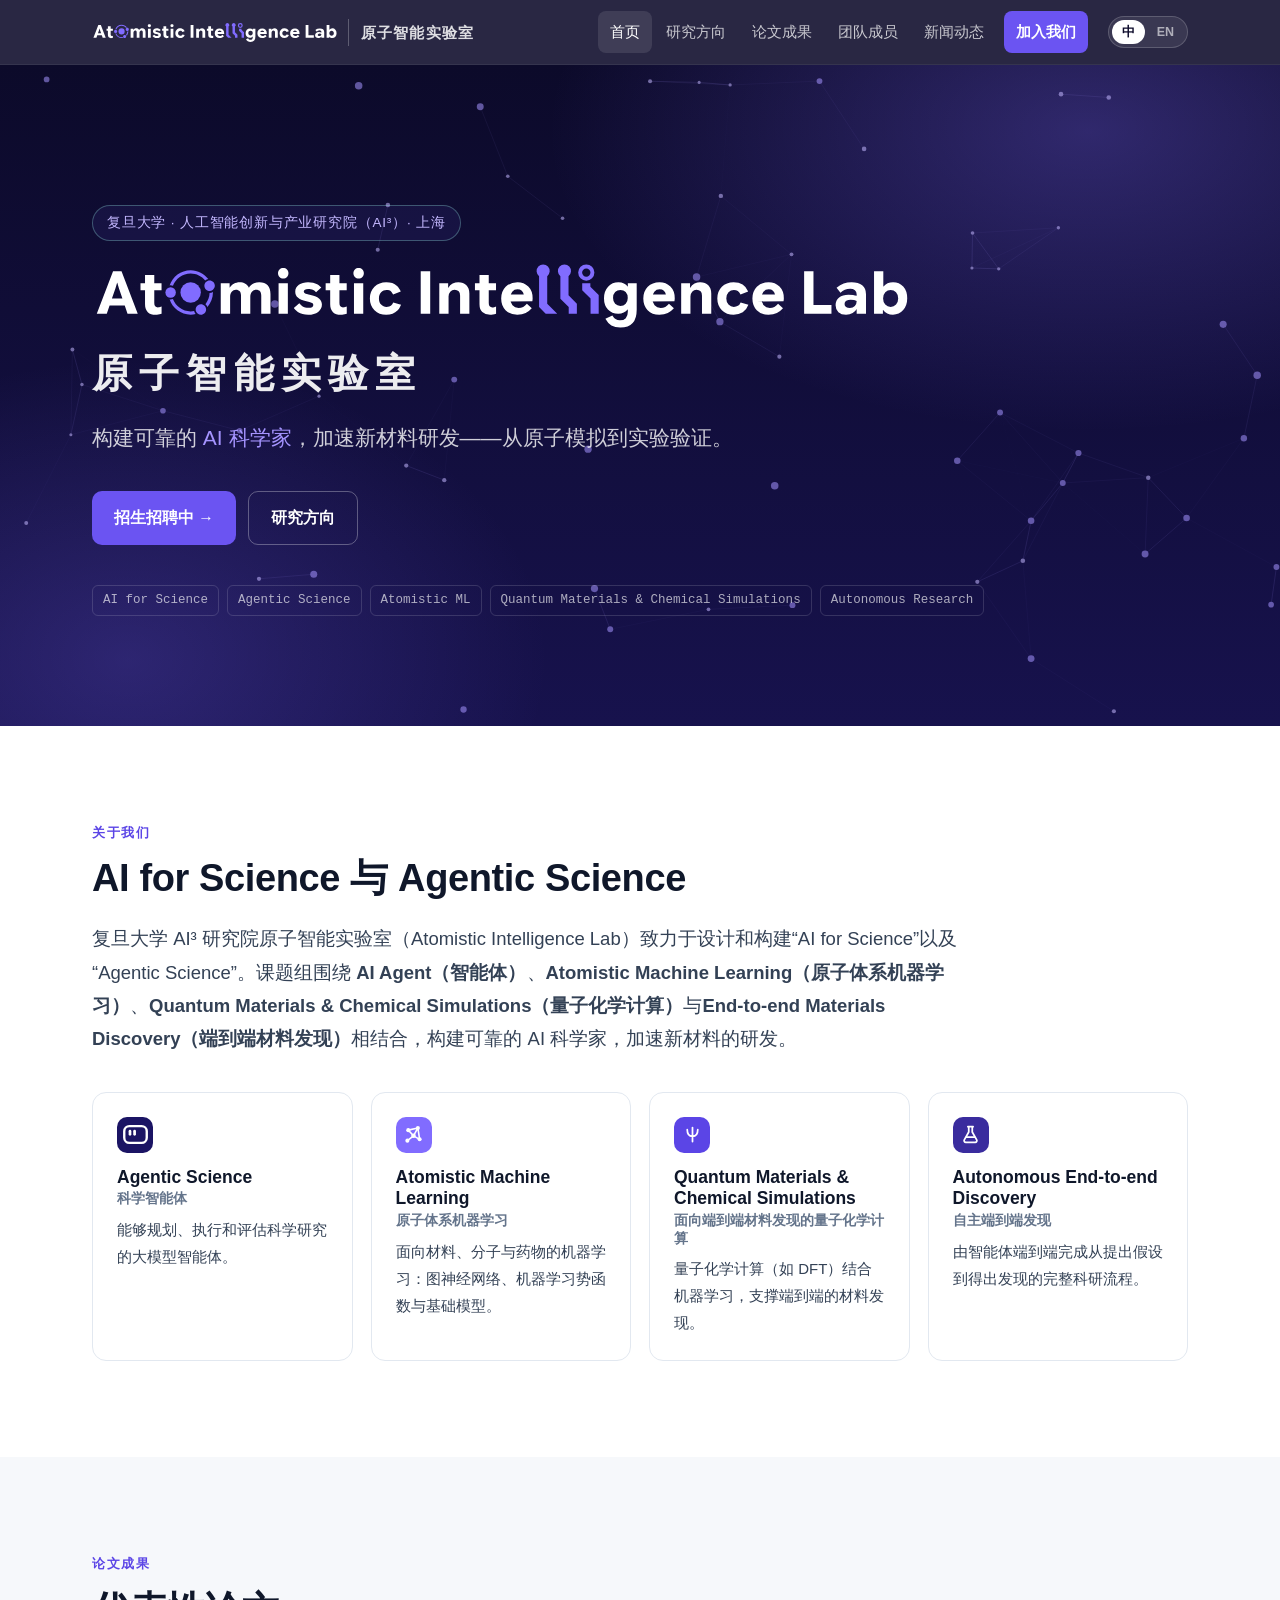
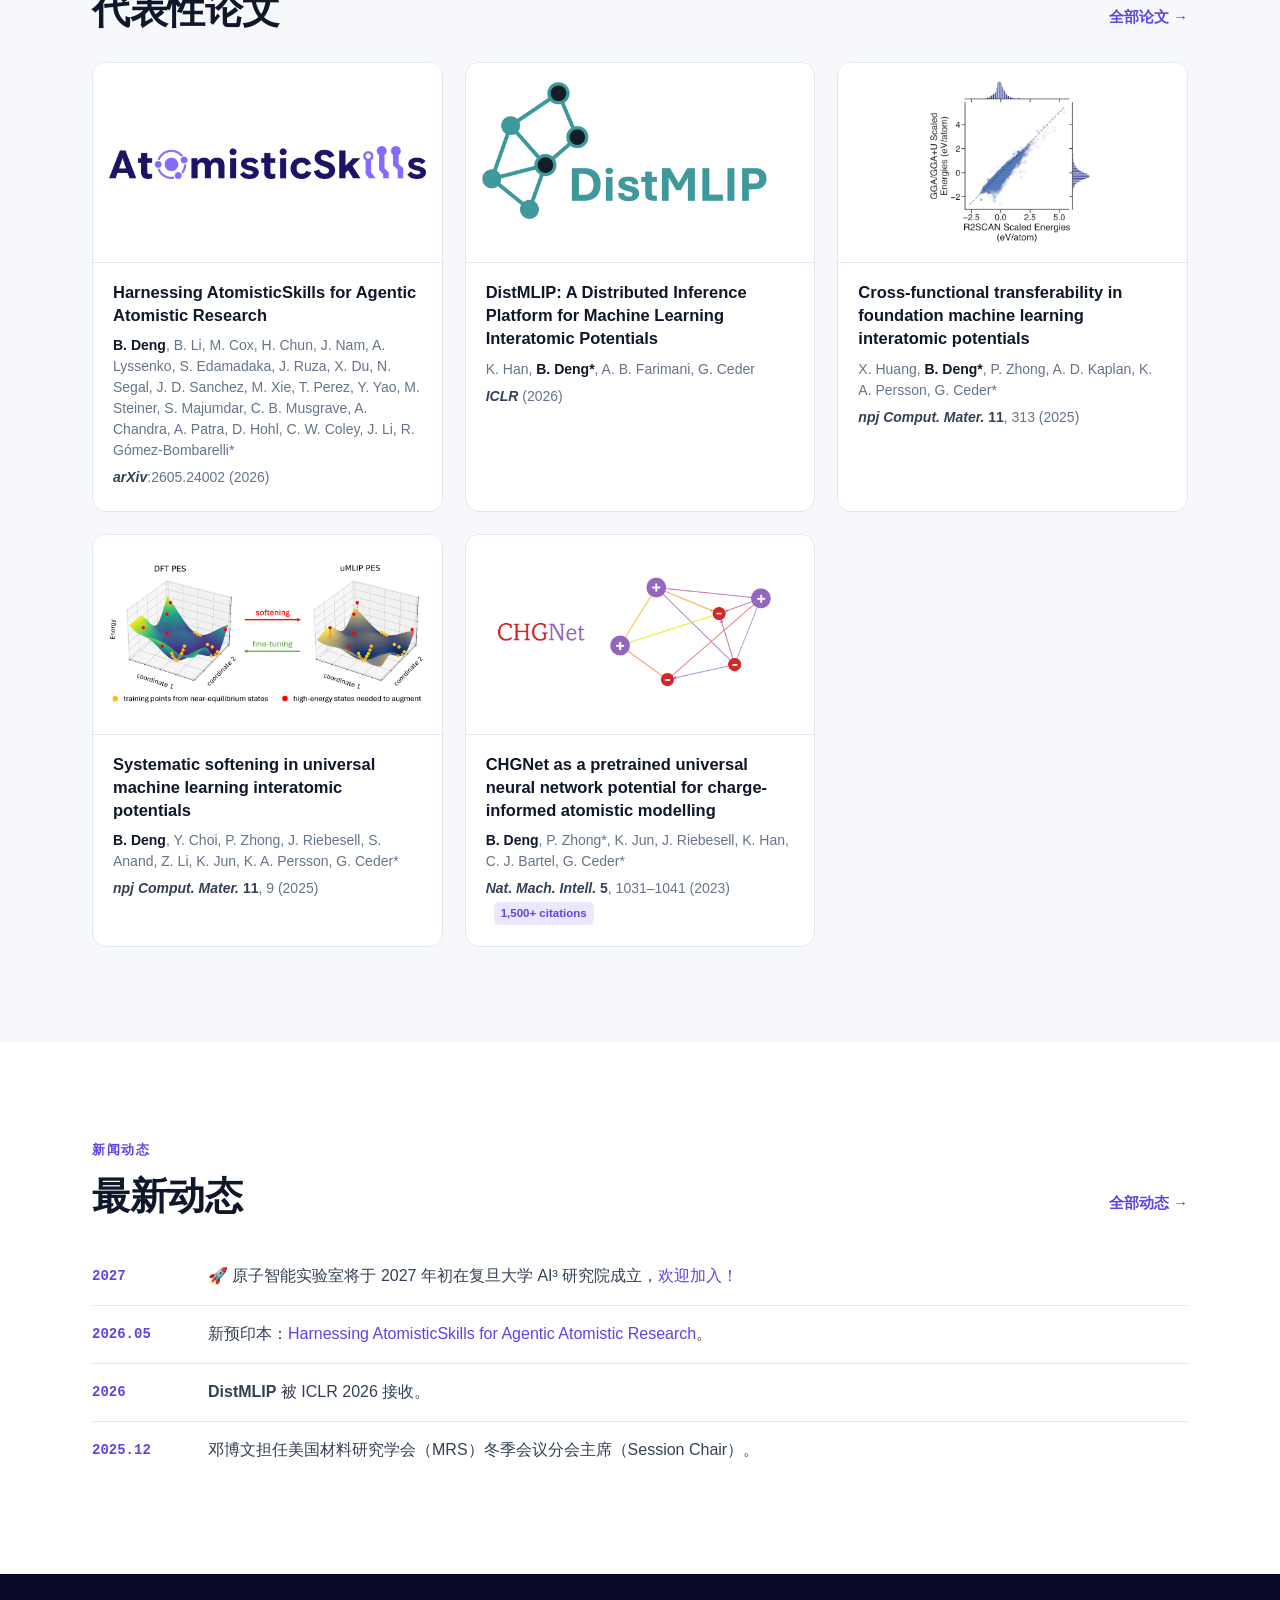
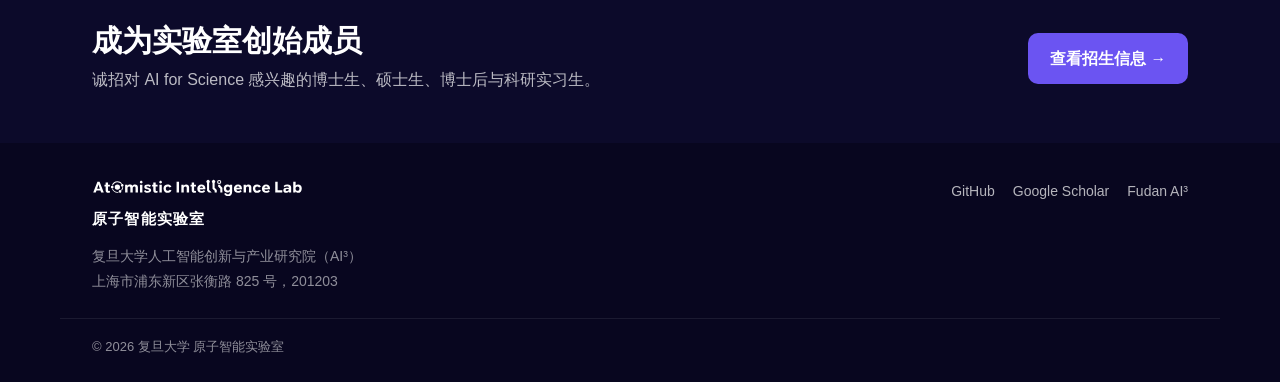
==== index.html @ 1955cb93 "Initial group website for the Atomistic Intelligence Lab Co-Authored-By: Claude Opus 5.5 (1M context" ====
<!doctype html>
<html lang="zh-CN" data-lang="zh">
<head>
  <meta charset="utf-8">
  <meta name="viewport" content="width=device-width, initial-scale=1, viewport-fit=cover">
  <title>原子智能实验室 · Atomistic Intelligence Lab</title>
  <meta name="description" content="复旦大学 AI³ 研究院原子智能实验室（邓博文课题组）：AI for Science、科学智能体、Atomistic Machine Learning（原子体系机器学习）、Quantum Materials & Chemical Simulations（量子化学计算）与智能体驱动的自主端到端发现。Atomistic Intelligence Lab at Fudan University AI³, led by Bowen Deng.">
  <meta name="keywords" content="原子智能实验室, Atomistic Intelligence Lab, 邓博文, Bowen Deng, 复旦, Fudan, AI3, AI for Science, Atomistic Machine Learning, 原子体系机器学习, 量子化学, MLIP, CHGNet, Agentic Science">
  <meta property="og:title" content="原子智能实验室 · Atomistic Intelligence Lab">
  <meta property="og:description" content="构建可靠的 AI 科学家，加速新材料研发。Building reliable AI scientists to accelerate materials discovery.">
  <meta property="og:image" content="assets/img/bowen-deng.jpg">
  <link rel="icon" href="assets/img/favicon.svg" type="image/svg+xml">
  <link rel="stylesheet" href="assets/css/style.css">
  <script src="assets/js/lang-init.js"></script>
</head>
<body data-page="home">
<script src="assets/js/layout.js"></script>

<main>
  <!-- Hero -->
  <section class="hero">
    <canvas class="hero__canvas" id="hero-canvas" aria-hidden="true"></canvas>
    <div class="hero__inner wrap">
      <p class="hero__eyebrow">
        <span class="l-en">Fudan University · AI³ Institute · Shanghai</span>
        <span class="l-zh">复旦大学 · 人工智能创新与产业研究院（AI³）· 上海</span>
      </p>
      <h1 class="hero__title">
        <img class="hero__logo" src="assets/img/logo/AtomisticIntelligenceLab_horizontal_whitepurple.svg" alt="Atomistic Intelligence Lab">
        <span class="hero__cn l-zh">原子智能实验室</span>
      </h1>
      <p class="hero__sub">
        <span class="l-en">Building reliable <em>AI scientists</em> to accelerate the discovery of new materials — from atomistic simulation to lab verification.</span>
        <span class="l-zh">构建可靠的 <em>AI 科学家</em>，加速新材料研发——从原子模拟到实验验证。</span>
      </p>
      <div class="hero__actions">
        <a class="btn btn--primary" href="join.html"><span class="l-en">We're recruiting →</span><span class="l-zh">招生招聘中 →</span></a>
        <a class="btn btn--ghost" href="research.html"><span class="l-en">Our research</span><span class="l-zh">研究方向</span></a>
      </div>
      <ul class="hero__tags" aria-label="Keywords">
        <li>AI for Science</li><li>Agentic Science</li><li>Atomistic ML</li><li>Quantum Materials &amp; Chemical Simulations</li><li>Autonomous Research</li>
      </ul>
    </div>
  </section>

  <!-- About -->
  <section class="section">
    <div class="wrap">
      <p class="kicker"><span class="l-en">About</span><span class="l-zh">关于我们</span></p>
      <h2 class="section__title">
        <span class="l-en">AI for Science &amp; Agentic Science</span>
        <span class="l-zh">AI for Science 与 Agentic Science</span>
      </h2>
      <p class="lead">
        <span class="l-en">The Atomistic Intelligence Lab at Fudan University's AI³ Institute designs and builds AI systems that do science. We combine <strong>AI agents</strong>, <strong>atomistic machine learning</strong>, <strong>quantum materials and chemical simulations</strong>, and <strong>end-to-end materials discovery</strong> to build reliable AI scientists and accelerate the development of new materials.</span>
        <span class="l-zh">复旦大学 AI³ 研究院原子智能实验室（Atomistic Intelligence Lab）致力于设计和构建“AI for Science”以及“Agentic Science”。课题组围绕 <strong>AI Agent（智能体）</strong>、<strong>Atomistic Machine Learning（原子体系机器学习）</strong>、<strong>Quantum Materials &amp; Chemical Simulations（量子化学计算）</strong>与<strong>End-to-end Materials Discovery（端到端材料发现）</strong>相结合，构建可靠的 AI 科学家，加速新材料的研发。</span>
      </p>

      <div class="cards cards--compact">
        <a class="card card--link" href="research.html#agents">
          <span class="card__icon card__icon--agent" aria-hidden="true"><svg viewBox="0 0 24 24" fill="none" stroke="currentColor" stroke-width="2.1" stroke-linecap="round" stroke-linejoin="round"><rect x="2" y="4.5" width="20" height="15" rx="4.6"/><g fill="currentColor" stroke="none"><rect x="5.9" y="7.8" width="2.4" height="5.2" rx="1.2"/><rect x="10" y="7.8" width="2.4" height="5.2" rx="1.2"/></g></svg></span>
          <h3><span class="l-en">Agentic Science</span><span class="l-zh">Agentic Science<small class="card__sub">科学智能体</small></span></h3>
          <p><span class="l-en">LLM agents that plan, run, and critique atomistic research.</span><span class="l-zh">能够规划、执行和评估科学研究的大模型智能体。</span></p>
        </a>
        <a class="card card--link" href="research.html#atomistic-ml">
          <span class="card__icon card__icon--mlip" aria-hidden="true"><svg viewBox="0 0 24 24" fill="none" stroke="currentColor" stroke-width="1.8" stroke-linecap="round" stroke-linejoin="round"><path d="M6 7l11-2.5M6 7l6 6.5M17 4.5l-5 9M12 13.5 5 19M12 13.5l7 4M17 4.5l2 13"/><g fill="currentColor" stroke="none"><circle cx="6" cy="7" r="2.3"/><circle cx="17" cy="4.5" r="2.3"/><circle cx="12" cy="13.5" r="2.6"/><circle cx="5" cy="19" r="2.3"/><circle cx="19" cy="17.5" r="2.3"/></g></svg></span>
          <h3><span class="l-en">Atomistic Machine Learning</span><span class="l-zh">Atomistic Machine Learning<small class="card__sub">原子体系机器学习</small></span></h3>
          <p><span class="l-en">ML for materials, molecules, and drugs: GNNs, MLIPs, and foundation models.</span><span class="l-zh">面向材料、分子与药物的机器学习：图神经网络、机器学习势函数与基础模型。</span></p>
        </a>
        <a class="card card--link" href="research.html#quantum-chem">
          <span class="card__icon card__icon--dft" aria-hidden="true"><svg viewBox="0 0 24 24" fill="none" stroke="currentColor" stroke-width="2" stroke-linecap="round" stroke-linejoin="round"><path d="M12 4v16M6 6.5c0 5 2.5 7.5 6 7.5s6-2.5 6-7.5"/></svg></span>
          <h3><span class="l-en">Quantum Materials &amp; Chemical Simulations</span><span class="l-zh">Quantum Materials &amp; Chemical Simulations<small class="card__sub">面向端到端材料发现的量子化学计算</small></span></h3>
          <p><span class="l-en">Quantum simulations (e.g. DFT) + ML, powering end-to-end materials discovery.</span><span class="l-zh">量子化学计算（如 DFT）结合机器学习，支撑端到端的材料发现。</span></p>
        </a>
        <a class="card card--link" href="research.html#autonomous">
          <span class="card__icon card__icon--lab" aria-hidden="true"><svg viewBox="0 0 24 24" fill="none" stroke="currentColor" stroke-width="2" stroke-linecap="round" stroke-linejoin="round"><path d="M9 3h6M10 3v6.2L4.9 18.1A2 2 0 0 0 6.6 21h10.8a2 2 0 0 0 1.7-2.9L14 9.2V3"/><path d="M7.3 15h9.4"/></svg></span>
          <h3><span class="l-en">Autonomous End-to-end Discovery</span><span class="l-zh">Autonomous End-to-end Discovery<small class="card__sub">自主端到端发现</small></span></h3>
          <p><span class="l-en">Agents that run the full research cycle, from hypothesis to discovery.</span><span class="l-zh">由智能体端到端完成从提出假设到得出发现的完整科研流程。</span></p>
        </a>
      </div>
    </div>
  </section>

  <!-- Selected publications -->
  <section class="section section--tint">
    <div class="wrap">
      <div class="section__head">
        <div>
          <p class="kicker"><span class="l-en">Publications</span><span class="l-zh">论文成果</span></p>
          <h2 class="section__title"><span class="l-en">Selected publications</span><span class="l-zh">代表性论文</span></h2>
        </div>
        <a class="more" href="publications.html"><span class="l-en">All publications →</span><span class="l-zh">全部论文 →</span></a>
      </div>
      <div class="pub-grid" id="selected-pubs" data-limit="6"></div>
    </div>
  </section>

  <!-- News -->
  <section class="section">
    <div class="wrap">
      <div class="section__head">
        <div>
          <p class="kicker"><span class="l-en">News</span><span class="l-zh">新闻动态</span></p>
          <h2 class="section__title"><span class="l-en">Latest news</span><span class="l-zh">最新动态</span></h2>
        </div>
        <a class="more" href="news.html"><span class="l-en">All news →</span><span class="l-zh">全部动态 →</span></a>
      </div>
      <ul class="news" data-news="4"></ul>
    </div>
  </section>

  <!-- CTA -->
  <section class="cta">
    <div class="wrap cta__inner">
      <div>
        <h2><span class="l-en">Join the founding team</span><span class="l-zh">成为实验室创始成员</span></h2>
        <p><span class="l-en">We're looking for PhD and Master's students, postdocs, and interns excited about AI for Science.</span><span class="l-zh">诚招对 AI for Science 感兴趣的博士生、硕士生、博士后与科研实习生。</span></p>
      </div>
      <a class="btn btn--primary" href="join.html"><span class="l-en">Open positions →</span><span class="l-zh">查看招生信息 →</span></a>
    </div>
  </section>
</main>

<script src="assets/js/data/publications.js"></script>
<script src="assets/js/data/news.js"></script>
<script src="assets/js/main.js"></script>
</body>
</html>
---- assets/css/style.css ----
/* ==========================================================================
   Atomistic Intelligence Lab — site styles
   No external fonts or CDNs, so the site loads fast from mainland China.
   ========================================================================== */

:root {
  --ink: #0f172a;
  --ink-2: #334155;
  --muted: #64748b;
  --line: #e2e8f0;
  --bg: #ffffff;
  --bg-tint: #f6f8fb;
  --navy: #0c0a2a;
  --navy-2: #17124d;
  --accent: #816cff;        /* logo violet */
  --accent-ink: #5b45e6;
  --accent-soft: #ebe7ff;
  --accent-btn: #6b54f2;
  --brand: #1b1464;          /* logo navy-purple */
  --accent-2: #1b1464;
  --radius: 14px;
  --shadow: 0 1px 2px rgba(15, 23, 42, .05), 0 8px 24px rgba(15, 23, 42, .06);
  --font: -apple-system, BlinkMacSystemFont, "Segoe UI", "Helvetica Neue", Arial,
          "PingFang SC", "Hiragino Sans GB", "Microsoft YaHei", "Noto Sans CJK SC",
          "Source Han Sans SC", sans-serif;
  --mono: ui-monospace, SFMono-Regular, Menlo, Consolas, monospace;
  --nav-h: 64px;
}

* { box-sizing: border-box; }
html { scroll-behavior: smooth; scroll-padding-top: calc(var(--nav-h) + 12px); }
@media (prefers-reduced-motion: reduce) { html { scroll-behavior: auto; } }
body {
  margin: 0; font-family: var(--font); font-size: 16px; line-height: 1.65;
  color: var(--ink); background: var(--bg); -webkit-font-smoothing: antialiased;
  display: flex; flex-direction: column; min-height: 100vh;
}
main { flex: 1; }
img { max-width: 100%; display: block; }
a { color: var(--accent-ink); text-decoration: none; }
a:hover { text-decoration: underline; }
h1, h2, h3 { line-height: 1.25; margin: 0; }
:focus-visible { outline: 2px solid var(--accent); outline-offset: 2px; border-radius: 4px; }

/* ---------- Language switching ---------- */
html[data-lang="en"] .l-zh,
html[data-lang="zh"] .l-en { display: none !important; }
html[data-lang="zh"] body { line-height: 1.8; }

.wrap { width: 100%; max-width: 1160px; margin: 0 auto; padding-inline: clamp(16px, 4vw, 32px); }
.wrap--narrow { max-width: 860px; }

/* ---------- Nav ---------- */
.nav {
  position: sticky; top: 0; z-index: 50;
  background: rgba(12, 10, 42, .88);
  backdrop-filter: saturate(160%) blur(12px); -webkit-backdrop-filter: saturate(160%) blur(12px);
  border-bottom: 1px solid rgba(255, 255, 255, .06);
  padding-top: env(safe-area-inset-top, 0px);
}
.nav__inner {
  max-width: 1160px; margin: 0 auto; height: var(--nav-h);
  padding-inline: clamp(16px, 4vw, 32px);
  display: flex; align-items: center; gap: 20px;
}
.brand { display: flex; align-items: center; gap: 10px; color: #fff; font-weight: 650; letter-spacing: .01em; }
.brand:hover { text-decoration: none; }
.brand__logo { display: block; height: 21px; width: auto; }
.brand__cn { color: rgba(255, 255, 255, .85); font-weight: 600; font-size: 15px; letter-spacing: .08em; white-space: nowrap; padding-left: 12px; border-left: 1px solid rgba(255, 255, 255, .25); }
@media (max-width: 1100px) { .brand__cn { display: none !important; } }
@media (max-width: 420px) { .brand__logo { height: 17px; } }
.nav__links { display: flex; align-items: center; gap: 2px; margin-left: auto; }
.nav__links a { color: rgba(255, 255, 255, .75); font-size: 14.5px; padding: 8px 12px; border-radius: 8px; white-space: nowrap; }
.nav__links a:hover { color: #fff; background: rgba(255, 255, 255, .07); text-decoration: none; }
.nav__links a.is-active { color: #fff; background: rgba(255, 255, 255, .1); }
.nav__links .nav__cta { color: #fff; background: var(--accent-btn); font-weight: 600; margin-left: 6px; }
.nav__links .nav__cta:hover, .nav__links .nav__cta.is-active { background: var(--accent); color: #fff; }
.nav__tools { display: flex; align-items: center; gap: 8px; }

/* 中 | EN segmented switch */
.lang-toggle {
  display: inline-flex; padding: 3px; gap: 2px; cursor: pointer; font: inherit;
  background: rgba(255, 255, 255, .08); border: 1px solid rgba(255, 255, 255, .18); border-radius: 999px;
}
.lang-toggle__opt { font-size: 12.5px; font-weight: 650; line-height: 1; padding: 6px 10px; border-radius: 999px; color: rgba(255, 255, 255, .6); transition: background .15s, color .15s; }
html[data-lang="zh"] .lang-toggle__opt--zh,
html[data-lang="en"] .lang-toggle__opt--en { background: #fff; color: var(--navy); }
.lang-toggle:hover { border-color: var(--accent); }

.nav__burger { display: none; width: 40px; height: 40px; background: none; border: 0; cursor: pointer; padding: 10px 8px; }
.nav__burger span { display: block; height: 2px; background: #fff; border-radius: 2px; margin: 4px 0; transition: transform .2s, opacity .2s; }

@media (max-width: 960px) {
  .nav__burger { display: block; }
  .nav__tools { margin-left: auto; }
  .nav__links {
    position: absolute; left: 0; right: 0; top: 100%;
    flex-direction: column; align-items: stretch; gap: 0;
    background: var(--navy); border-bottom: 1px solid rgba(255, 255, 255, .08);
    padding: 8px clamp(16px, 4vw, 32px) 16px; display: none;
  }
  .nav__links.is-open { display: flex; }
  .nav__links a { padding: 12px 8px; font-size: 16px; }
  .nav__links .nav__cta { margin: 8px 0 0; text-align: center; }
  .nav__burger[aria-expanded="true"] span:nth-child(1) { transform: translateY(6px) rotate(45deg); }
  .nav__burger[aria-expanded="true"] span:nth-child(2) { opacity: 0; }
  .nav__burger[aria-expanded="true"] span:nth-child(3) { transform: translateY(-6px) rotate(-45deg); }
}


/* ---------- Home hero ---------- */
.hero, .page-hero {
  position: relative; overflow: hidden; color: #fff;
  background:
    radial-gradient(900px 500px at 85% 10%, rgba(129, 108, 255, .30), transparent 60%),
    radial-gradient(700px 500px at 10% 90%, rgba(129, 108, 255, .22), transparent 60%),
    linear-gradient(180deg, var(--navy) 0%, var(--navy-2) 100%);
}
.hero { padding-block: clamp(80px, 13vw, 140px) clamp(72px, 10vw, 110px); }
.hero__canvas { position: absolute; inset: 0; width: 100%; height: 100%; opacity: .55; }
.hero__inner { position: relative; }
.hero__eyebrow {
  display: inline-block; margin: 0 0 20px; font-size: 13.5px; letter-spacing: .06em;
  color: #c4b8ff; border: 1px solid rgba(153, 246, 228, .3); border-radius: 999px; padding: 5px 14px;
  background: rgba(129, 108, 255, .08);
}
.hero__title { margin: 0; line-height: 0; }
.hero__logo { display: block; width: min(100%, 820px); height: auto; }
.hero__cn { display: block; margin-top: 18px; line-height: 1.2; font-size: clamp(26px, 3.6vw, 40px); font-weight: 700; letter-spacing: .18em; color: rgba(255, 255, 255, .92); }
.hero__sub { max-width: 680px; margin: 22px 0 0; font-size: clamp(17px, 2.1vw, 21px); color: rgba(255, 255, 255, .8); }
.hero__sub em { font-style: normal; color: #a594ff; }
.hero__actions { display: flex; flex-wrap: wrap; gap: 12px; margin-top: 34px; }
.hero__tags { list-style: none; padding: 0; margin: 40px 0 0; display: flex; flex-wrap: wrap; gap: 8px; }
.hero__tags li { font-family: var(--mono); font-size: 12.5px; color: rgba(255, 255, 255, .65); border: 1px solid rgba(255, 255, 255, .14); border-radius: 6px; padding: 3px 10px; }

/* ---------- Sub-page hero ---------- */
.page-hero { padding-block: clamp(56px, 8vw, 88px) clamp(44px, 6vw, 64px); }
.page-hero h1 { font-size: clamp(32px, 5vw, 50px); font-weight: 740; letter-spacing: -.01em; }
.page-hero p:not(.kicker) { max-width: 720px; margin: 14px 0 0; color: rgba(255, 255, 255, .75); font-size: 17px; }
.page-hero a { color: #a594ff; }

.btn { display: inline-flex; align-items: center; gap: 8px; font-weight: 600; font-size: 15.5px; padding: 12px 22px; border-radius: 10px; transition: transform .15s, background .15s; white-space: nowrap; }
.btn:hover { text-decoration: none; transform: translateY(-1px); }
.btn--primary { background: var(--accent-btn); color: #fff; }
.btn--primary:hover { background: var(--accent); }
.btn--ghost { color: #fff; border: 1px solid rgba(255, 255, 255, .3); }
.btn--ghost:hover { background: rgba(255, 255, 255, .08); }

/* ---------- Sections ---------- */
.section { padding-block: clamp(56px, 8vw, 96px); }
.section--tight { padding-block: clamp(32px, 5vw, 56px) clamp(56px, 8vw, 96px); }
.section--tint { background: var(--bg-tint); }
.section__head { display: flex; flex-wrap: wrap; align-items: flex-end; justify-content: space-between; gap: 8px 24px; margin-bottom: 8px; }
.kicker { margin: 0 0 10px; font-family: var(--mono); font-size: 13px; font-weight: 600; letter-spacing: .12em; text-transform: uppercase; color: var(--accent-ink); }
.kicker--light { color: #a594ff; }
.section__title { font-size: clamp(26px, 3.6vw, 38px); font-weight: 720; letter-spacing: -.01em; margin-bottom: 20px; }
.more { font-weight: 600; font-size: 15px; margin-bottom: 24px; }
.lead { font-size: clamp(16.5px, 1.8vw, 18.5px); color: var(--ink-2); max-width: 880px; margin: 0; }
.muted { color: var(--muted); }

/* ---------- Cards ---------- */
.cards { display: grid; grid-template-columns: repeat(auto-fit, minmax(240px, 1fr)); gap: 18px; margin-top: 36px; }
.card { padding: 24px; border: 1px solid var(--line); border-radius: var(--radius); background: #fff; color: var(--ink); transition: border-color .2s, box-shadow .2s, transform .2s; }
.card--link:hover { border-color: rgba(129, 108, 255, .5); box-shadow: var(--shadow); transform: translateY(-2px); text-decoration: none; }
.card h3 { font-size: 17.5px; margin: 14px 0 8px; }
.card p { margin: 0; color: var(--ink-2); font-size: 15px; }
.card__sub { display: block; margin-top: 2px; font-size: 14px; font-weight: 600; color: var(--muted); }
.card__icon { width: 36px; height: 36px; border-radius: 10px; display: grid; place-items: center; font-size: 18px; color: #fff; }
.card__icon--agent { background: var(--accent-2); }
.card__icon--mlip { background: var(--accent); }
.card__icon--dft { background: #5b45e6; }
.card__icon--lab { background: #3a2c9e; }
.card__icon svg { width: 21px; height: 21px; display: block; }
.card__icon--agent svg { width: 27px; height: 27px; }

/* ---------- Research overview: list + fully connected diagram ---------- */
.overview { display: grid; grid-template-columns: minmax(0, 1.1fr) minmax(0, 1fr); gap: clamp(28px, 5vw, 64px); align-items: center; margin-bottom: 56px; }
.overview__list { display: flex; flex-direction: column; gap: 6px; }
.overview__list .kicker { margin-bottom: 8px; }
.overview__item { display: flex; align-items: flex-start; gap: 16px; padding: 14px 16px; margin-inline: -16px; border-radius: 12px; color: var(--ink); transition: background .15s; }
.overview__item:hover { background: var(--bg-tint); text-decoration: none; }
.overview__item .card__icon { flex: none; margin-top: 2px; }
.overview__body { display: flex; flex-direction: column; gap: 2px; }
.overview__body strong { font-size: 17px; line-height: 1.35; }
.overview__body > span { color: var(--muted); font-size: 15px; }
.overview__sub { display: inline; margin-left: 8px; font-size: 13.5px; font-weight: 600; color: var(--muted); }

.k4 { position: relative; margin: 0; width: 100%; max-width: 460px; aspect-ratio: 1 / .9; justify-self: center;
  background: radial-gradient(closest-side, #efecff, rgba(239, 236, 255, 0)); }
.k4__edges { position: absolute; inset: 0; width: 100%; height: 100%; overflow: visible; }
.k4__edges line { stroke: var(--accent); stroke-opacity: .5; stroke-width: 2; vector-effect: non-scaling-stroke; stroke-dasharray: 6 6; animation: k4-flow 1.6s linear infinite; }
@keyframes k4-flow { to { stroke-dashoffset: -12; } }
@media (prefers-reduced-motion: reduce) { .k4__edges line { animation: none; } }
.k4__center { position: absolute; left: 50%; top: 50%; transform: translate(-50%, -50%); width: 60px; height: 60px; border-radius: 50%; background: #fff; box-shadow: var(--shadow); display: grid; place-items: center; }
.k4__center img { width: 38px; height: 38px; }
.k4__node { position: absolute; transform: translate(-50%, -26px); display: flex; flex-direction: column; align-items: center; gap: 8px; width: 132px; text-align: center; font-weight: 640; font-size: 14px; line-height: 1.3; color: var(--ink); }
.k4__node:hover { text-decoration: none; color: var(--accent-ink); }
.k4__label { background: rgba(255, 255, 255, .92); padding: 1px 8px; border-radius: 8px; }
.k4__node .card__icon { width: 52px; height: 52px; border-radius: 15px; box-shadow: 0 6px 18px rgba(27, 20, 100, .25); transition: transform .15s; }
.k4__node:hover .card__icon { transform: scale(1.06); }
.k4__node .card__icon svg { width: 26px; height: 26px; }
.k4__node .card__icon--agent svg { width: 34px; height: 34px; }
.k4__node--tl { left: 20%; top: 20%; }
.k4__node--tr { left: 80%; top: 20%; }
.k4__node--bl { left: 20%; top: 80%; }
.k4__node--br { left: 80%; top: 80%; }
@media (max-width: 860px) {
  .overview { grid-template-columns: 1fr; }
  .k4 { max-width: 380px; }
}
@media (max-width: 420px) { .k4__node { width: 104px; font-size: 13px; } }

/* ---------- Research themes ---------- */
.theme { padding-block: 40px; border-top: 1px solid var(--line); }
.theme:first-of-type { border-top: 0; padding-top: 0; }
.theme__head { display: flex; align-items: baseline; gap: 16px; margin-bottom: 14px; }
.theme__num { font-family: var(--mono); font-weight: 700; color: var(--accent-ink); font-size: 15px; }
.theme h2 { font-size: clamp(22px, 3vw, 30px); font-weight: 720; }
.theme__zh { font-weight: 600; color: var(--muted); }
@media (min-width: 700px) { .theme__zh { white-space: nowrap; } }
.theme__text { color: var(--ink-2); font-size: 17px; max-width: 880px; margin: 0; }
.theme__sub { font-size: 14px; font-family: var(--mono); letter-spacing: .08em; text-transform: uppercase; color: var(--muted); margin: 28px 0 16px; }
.theme__soon { display: inline-block; margin: 20px 0 0; padding: 8px 14px; border-radius: 10px; background: #fffbeb; color: #92400e; border: 1px solid #fde68a; font-size: 15px; }

/* ---------- Publications (card grid, figure on top) ---------- */
.pub-grid { display: grid; grid-template-columns: repeat(auto-fill, minmax(300px, 1fr)); gap: 22px; }
.pub-card { display: flex; flex-direction: column; background: #fff; border: 1px solid var(--line); border-radius: var(--radius); overflow: hidden; transition: box-shadow .2s, transform .2s, border-color .2s; }
.pub-card:hover { box-shadow: var(--shadow); transform: translateY(-2px); border-color: #cbd5e1; }
.pub-card__fig { display: flex; align-items: center; justify-content: center; height: 200px; padding: 16px; background: #fff; border-bottom: 1px solid var(--line); }
.pub-card__fig img { max-height: 100%; width: auto; max-width: 100%; object-fit: contain; }
.pub-card__ph { width: 100%; height: 100%; display: grid; place-items: center; border-radius: 10px; color: var(--accent); background: linear-gradient(135deg, #f4f2ff, #eef2ff); }
.pub-card__ph img { width: 72px; height: 72px; opacity: .85; }
.pub-card__body { padding: 18px 20px 20px; }
.pub-card__title { font-size: 16.5px; font-weight: 680; line-height: 1.4; }
.pub-card__title a { color: var(--ink); }
.pub-card__title a:hover { color: var(--accent-ink); text-decoration: none; }
.pub-card__authors { margin: 8px 0 0; font-size: 14px; color: var(--muted); line-height: 1.5; }
.pub-card__authors b { color: var(--ink); }
.pub-card__venue { margin: 4px 0 0; font-size: 14px; color: var(--muted); }
.pub-card__venue i { color: var(--ink-2); font-weight: 600; }
.pub-card__venue b { color: var(--ink-2); }
.pub-card__badge { display: inline-block; font-size: 11.5px; font-weight: 700; color: var(--accent-ink); background: var(--accent-soft); border-radius: 5px; padding: 1px 7px; margin-left: 8px; vertical-align: 1px; }
@media (max-width: 400px) { .pub-grid { grid-template-columns: 1fr; } }

.pub-toolbar { display: flex; flex-wrap: wrap; align-items: center; justify-content: space-between; gap: 14px; margin-bottom: 12px; }
.pub-toolbar__right { display: flex; align-items: center; gap: 12px; flex-wrap: wrap; }
.chips { display: flex; flex-wrap: wrap; gap: 8px; }
.chip { font: inherit; font-size: 14px; font-weight: 600; cursor: pointer; padding: 6px 14px; border-radius: 999px; border: 1px solid var(--line); background: #fff; color: var(--ink-2); }
.chip:hover { border-color: var(--accent); color: var(--accent-ink); }
.chip.is-active { background: var(--navy); border-color: var(--navy); color: #fff; }
.search { font: inherit; font-size: 14.5px; padding: 8px 14px; border: 1px solid var(--line); border-radius: 10px; width: 220px; max-width: 100%; }
.search:focus { outline: none; border-color: var(--accent); box-shadow: 0 0 0 3px rgba(129, 108, 255, .15); }
.pub-count { font-size: 14px; color: var(--muted); }
.pub-year { margin-top: 36px; }
.pub-year__title { font-family: var(--mono); font-size: 22px; color: var(--accent-ink); margin-bottom: 16px; padding-bottom: 8px; border-bottom: 2px solid var(--line); }

.software { display: grid; grid-template-columns: repeat(auto-fit, minmax(230px, 1fr)); gap: 14px; }
.sw { display: flex; flex-direction: column; gap: 4px; padding: 18px 20px; background: #fff; border: 1px solid var(--line); border-radius: 12px; color: var(--ink-2); font-size: 14px; }
.sw strong { color: var(--ink); font-size: 16px; font-family: var(--mono); }
.sw:hover { border-color: var(--accent); text-decoration: none; }

/* ---------- News ---------- */
.news { list-style: none; padding: 0; margin: 0; }
.news li { display: grid; grid-template-columns: 100px 1fr; gap: 16px; padding: 14px 0; border-bottom: 1px solid var(--line); }
.news li:last-child { border-bottom: 0; }
.news time { font-family: var(--mono); font-size: 14px; color: var(--accent-ink); font-weight: 600; padding-top: 2px; }
.news p { margin: 0; color: var(--ink-2); }
.news--full li { padding: 18px 0; }
@media (max-width: 560px) { .news li { grid-template-columns: 1fr; gap: 2px; } }

/* ---------- CTA band ---------- */
.cta { background: var(--navy); color: #fff; padding-block: 48px; }
.cta__inner { display: flex; flex-wrap: wrap; align-items: center; justify-content: space-between; gap: 20px; }
.cta h2 { font-size: clamp(22px, 3vw, 30px); }
.cta p { margin: 6px 0 0; color: rgba(255, 255, 255, .72); }

/* ---------- People ---------- */
.pi { display: grid; grid-template-columns: 260px 1fr; gap: clamp(24px, 4vw, 48px); align-items: start; margin-top: 8px; }
.pi__photo img { width: 100%; aspect-ratio: 1; object-fit: cover; border-radius: 18px; box-shadow: var(--shadow); }
.pi__name { font-size: clamp(28px, 3.6vw, 36px); font-weight: 720; }
.pi__alt { font-size: .6em; font-weight: 500; color: var(--muted); margin-left: 10px; }
.pi__role { color: var(--accent-ink); font-weight: 600; margin: 8px 0 16px; }
.pi__body > p { color: var(--ink-2); }
.stats { list-style: none; padding: 0; margin: 22px 0 4px; display: flex; flex-wrap: wrap; gap: 8px; }
.stats li { display: flex; flex-direction: column; min-width: 84px; padding: 7px 12px; background: var(--bg-tint); border: 1px solid var(--line); border-radius: 10px; }
.stats strong { font-size: 18px; line-height: 1.1; }
.stats span { font-size: 12px; color: var(--muted); }
.stats__note { font-size: 12px; color: var(--muted); margin: 0 0 16px; }
.links { display: flex; flex-wrap: wrap; gap: 8px; }
.links a { font-size: 14px; font-weight: 600; padding: 6px 14px; border-radius: 999px; border: 1px solid var(--line); background: #fff; color: var(--ink); }
.links a:hover { border-color: var(--accent); color: var(--accent-ink); text-decoration: none; }
@media (max-width: 760px) { .pi { grid-template-columns: 1fr; } .pi__photo { max-width: 220px; } }

.pi-extra { display: grid; grid-template-columns: 1.3fr 1fr; gap: clamp(24px, 4vw, 56px); margin-top: 48px; }
@media (max-width: 860px) { .pi-extra { grid-template-columns: 1fr; } }
.timeline__title { font-size: 20px; margin-bottom: 16px; }
.timeline ol { list-style: none; padding: 0; margin: 0; border-left: 2px solid var(--line); }
.timeline li { position: relative; display: grid; grid-template-columns: 110px 1fr; gap: 14px; padding: 10px 0 10px 22px; }
.timeline li::before { content: ""; position: absolute; left: -7px; top: 18px; width: 12px; height: 12px; border-radius: 50%; background: #fff; border: 2px solid var(--accent); }
.timeline li:first-child::before { background: var(--accent); }
.timeline time { font-family: var(--mono); font-size: 13.5px; color: var(--muted); padding-top: 2px; }
.timeline li div { display: flex; flex-direction: column; }
.timeline li div > span { color: var(--muted); font-size: 14.5px; }
@media (max-width: 560px) { .timeline li { grid-template-columns: 1fr; gap: 0; } }
.honors ul { margin: 0; padding-left: 20px; color: var(--ink-2); }
.honors li { padding: 5px 0; }
.honors li::marker { color: var(--accent); }

.team { display: grid; grid-template-columns: repeat(auto-fill, minmax(200px, 1fr)); gap: 20px; }
.member { display: flex; flex-direction: column; align-items: center; text-align: center; gap: 4px; padding: 24px 16px; border: 1px solid var(--line); border-radius: var(--radius); color: var(--ink); background: #fff; }
.member img, .member__ph { width: 112px; height: 112px; border-radius: 50%; object-fit: cover; margin-bottom: 10px; }
.member > span { color: var(--muted); font-size: 14px; }
.member--open { border-style: dashed; }
.member--open:hover { border-color: var(--accent); text-decoration: none; }
.member__ph { display: grid; place-items: center; font-size: 40px; font-weight: 300; color: var(--accent-ink); background: repeating-linear-gradient(45deg, #f4f2ff, #f4f2ff 8px, #e4deff 8px, #e4deff 9px); }

/* ---------- Join ---------- */
.join { display: grid; grid-template-columns: 1fr 360px; gap: clamp(24px, 4vw, 56px); align-items: start; }
.join__text p { color: var(--ink-2); margin: 0 0 14px; font-size: 17px; }
.join__text strong { color: var(--accent-ink); }
.join__text h3 { font-size: 19px; margin: 34px 0 10px; }
.positions { display: grid; grid-template-columns: repeat(auto-fit, minmax(200px, 1fr)); gap: 14px; margin-top: 28px; }
.position { padding: 18px 20px; border-radius: 12px; border: 1px solid var(--line); background: var(--bg-tint); }
.position h3 { margin: 0 0 6px !important; font-size: 17px !important; }
.position p { font-size: 14.5px !important; margin: 0 !important; color: var(--muted) !important; }
.checks { list-style: none; padding: 0; margin: 0; }
.checks li { position: relative; padding: 5px 0 5px 28px; color: var(--ink-2); }
.checks li::before { content: "✓"; position: absolute; left: 4px; color: var(--accent); font-weight: 700; }
.join__card {
  position: sticky; top: calc(var(--nav-h) + 20px); padding: 26px; border-radius: var(--radius); color: #fff;
  background: linear-gradient(160deg, #231a7a, var(--navy) 70%); box-shadow: var(--shadow);
}
.join__card h3 { font-size: 20px; margin-bottom: 10px; }
.join__card p { color: rgba(255, 255, 255, .8); margin: 0 0 10px; }
.join__card a { color: #a594ff; }
.join__card .email { font-size: 18px; font-weight: 700; word-break: break-all; margin: 14px 0; }
.join__card .small { font-size: 13.5px; color: rgba(255, 255, 255, .62); }
.join__card hr { border: 0; border-top: 1px solid rgba(255, 255, 255, .12); margin: 18px 0; }
.email-missing { background: #f59e0b; color: var(--navy) !important; padding: 2px 8px; border-radius: 6px; }
@media (max-width: 860px) { .join { grid-template-columns: 1fr; } .join__card { position: static; } }

/* ---------- Footer ---------- */
.footer { background: #08061f; color: rgba(255, 255, 255, .55); font-size: 14px; padding-block: 36px calc(24px + env(safe-area-inset-bottom, 0px)); }
.footer__inner { display: flex; flex-wrap: wrap; justify-content: space-between; gap: 16px; }
.footer__brand { margin-bottom: 12px; }
.footer__logo { display: block; height: 18px; width: auto; }
.footer__cn { display: block; margin-top: 8px; color: #fff; font-weight: 600; font-size: 15px; letter-spacing: .08em; }
.footer__links { display: flex; flex-wrap: wrap; gap: 18px; align-items: flex-start; }
.footer a { color: rgba(255, 255, 255, .7); }
.footer a:hover { color: #fff; }
.footer__copy { margin-top: 24px; padding-top: 16px; border-top: 1px solid rgba(255, 255, 255, .08); font-size: 13px; }
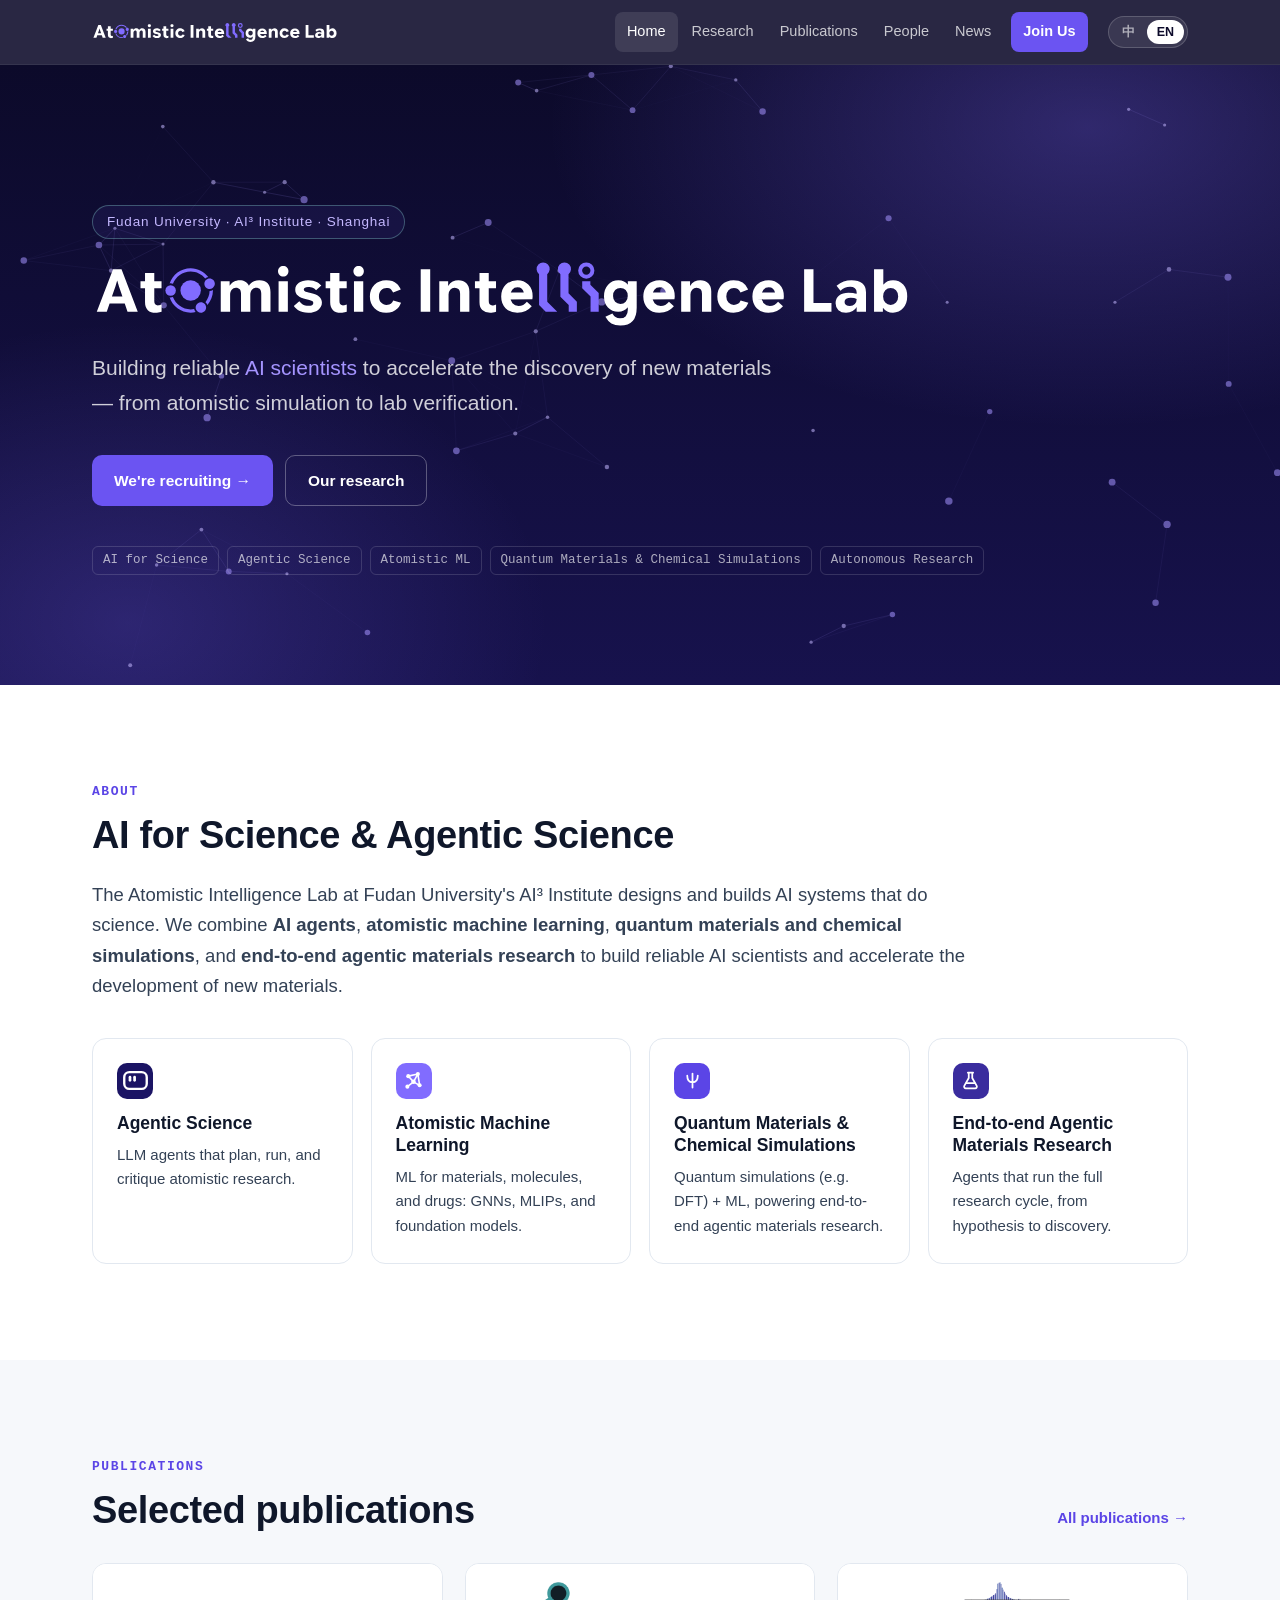
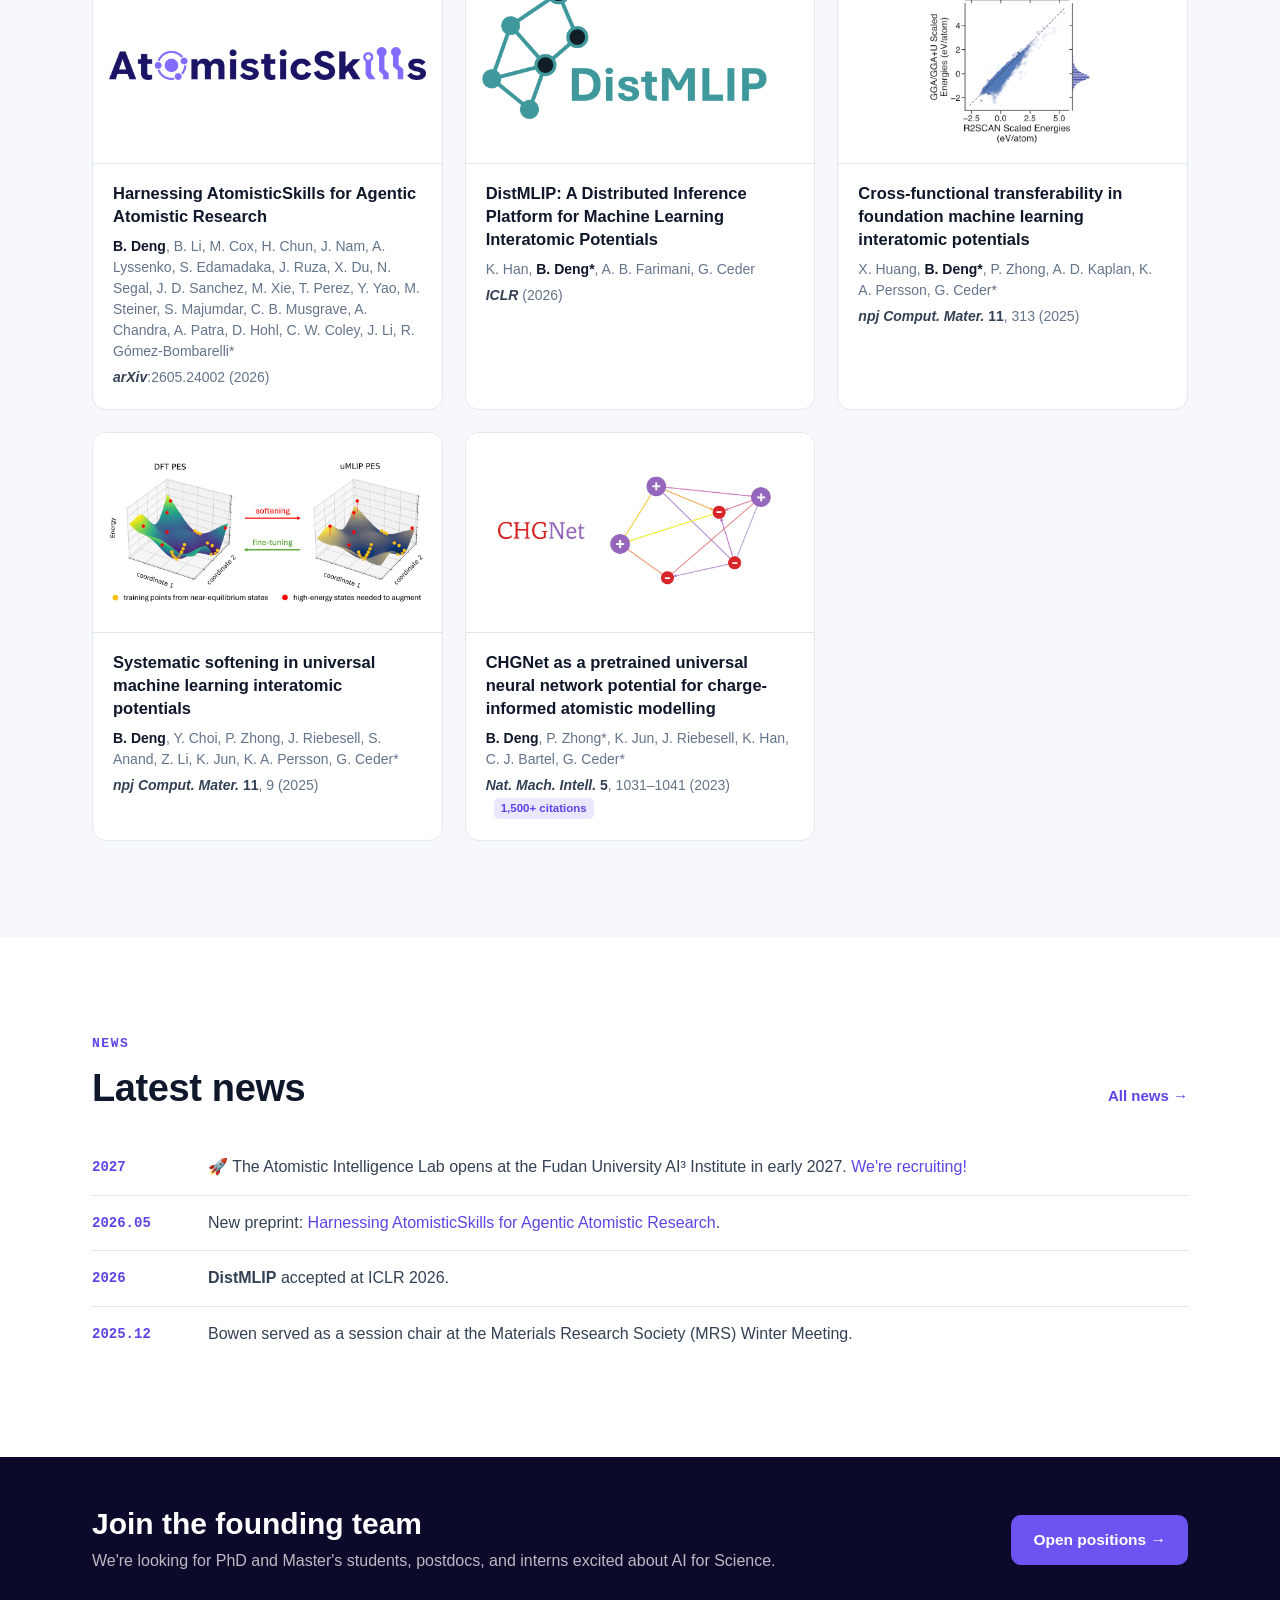
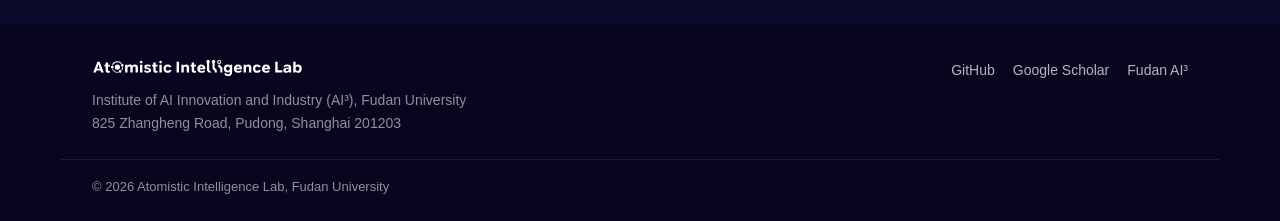
==== commit eb29afc8: "Follow system language; rename 4th direction; trim people page - Pick zh/en from the visitor's brows" ====
--- a/index.html
+++ b/index.html
@@ -4,7 +4,7 @@
   <meta charset="utf-8">
   <meta name="viewport" content="width=device-width, initial-scale=1, viewport-fit=cover">
   <title>原子智能实验室 · Atomistic Intelligence Lab</title>
-  <meta name="description" content="复旦大学 AI³ 研究院原子智能实验室（邓博文课题组）：AI for Science、科学智能体、Atomistic Machine Learning（原子体系机器学习）、Quantum Materials & Chemical Simulations（量子化学计算）与智能体驱动的自主端到端发现。Atomistic Intelligence Lab at Fudan University AI³, led by Bowen Deng.">
+  <meta name="description" content="复旦大学 AI³ 研究院原子智能实验室（邓博文课题组）：AI for Science、科学智能体、Atomistic Machine Learning（原子体系机器学习）、Quantum Materials & Chemical Simulations（量子化学计算）与 End-to-end Agentic Materials Research（端到端智能体材料研究）。Atomistic Intelligence Lab at Fudan University AI³, led by Bowen Deng.">
   <meta name="keywords" content="原子智能实验室, Atomistic Intelligence Lab, 邓博文, Bowen Deng, 复旦, Fudan, AI3, AI for Science, Atomistic Machine Learning, 原子体系机器学习, 量子化学, MLIP, CHGNet, Agentic Science">
   <meta property="og:title" content="原子智能实验室 · Atomistic Intelligence Lab">
   <meta property="og:description" content="构建可靠的 AI 科学家，加速新材料研发。Building reliable AI scientists to accelerate materials discovery.">
@@ -52,8 +52,8 @@
         <span class="l-zh">AI for Science 与 Agentic Science</span>
       </h2>
       <p class="lead">
-        <span class="l-en">The Atomistic Intelligence Lab at Fudan University's AI³ Institute designs and builds AI systems that do science. We combine <strong>AI agents</strong>, <strong>atomistic machine learning</strong>, <strong>quantum materials and chemical simulations</strong>, and <strong>end-to-end materials discovery</strong> to build reliable AI scientists and accelerate the development of new materials.</span>
-        <span class="l-zh">复旦大学 AI³ 研究院原子智能实验室（Atomistic Intelligence Lab）致力于设计和构建“AI for Science”以及“Agentic Science”。课题组围绕 <strong>AI Agent（智能体）</strong>、<strong>Atomistic Machine Learning（原子体系机器学习）</strong>、<strong>Quantum Materials &amp; Chemical Simulations（量子化学计算）</strong>与<strong>End-to-end Materials Discovery（端到端材料发现）</strong>相结合，构建可靠的 AI 科学家，加速新材料的研发。</span>
+        <span class="l-en">The Atomistic Intelligence Lab at Fudan University's AI³ Institute designs and builds AI systems that do science. We combine <strong>AI agents</strong>, <strong>atomistic machine learning</strong>, <strong>quantum materials and chemical simulations</strong>, and <strong>end-to-end agentic materials research</strong> to build reliable AI scientists and accelerate the development of new materials.</span>
+        <span class="l-zh">复旦大学 AI³ 研究院原子智能实验室（Atomistic Intelligence Lab）致力于设计和构建“AI for Science”以及“Agentic Science”。课题组围绕 <strong>AI Agent（智能体）</strong>、<strong>Atomistic Machine Learning（原子体系机器学习）</strong>、<strong>Quantum Materials &amp; Chemical Simulations（量子化学计算）</strong>与<strong>End-to-end Agentic Materials Research（端到端智能体材料研究）</strong>相结合，构建可靠的 AI 科学家，加速新材料的研发。</span>
       </p>
 
       <div class="cards cards--compact">
@@ -69,12 +69,12 @@
         </a>
         <a class="card card--link" href="research.html#quantum-chem">
           <span class="card__icon card__icon--dft" aria-hidden="true"><svg viewBox="0 0 24 24" fill="none" stroke="currentColor" stroke-width="2" stroke-linecap="round" stroke-linejoin="round"><path d="M12 4v16M6 6.5c0 5 2.5 7.5 6 7.5s6-2.5 6-7.5"/></svg></span>
-          <h3><span class="l-en">Quantum Materials &amp; Chemical Simulations</span><span class="l-zh">Quantum Materials &amp; Chemical Simulations<small class="card__sub">面向端到端材料发现的量子化学计算</small></span></h3>
-          <p><span class="l-en">Quantum simulations (e.g. DFT) + ML, powering end-to-end materials discovery.</span><span class="l-zh">量子化学计算（如 DFT）结合机器学习，支撑端到端的材料发现。</span></p>
+          <h3><span class="l-en">Quantum Materials &amp; Chemical Simulations</span><span class="l-zh">Quantum Materials &amp; Chemical Simulations<small class="card__sub">面向端到端智能体材料研究的量子化学计算</small></span></h3>
+          <p><span class="l-en">Quantum simulations (e.g. DFT) + ML, powering end-to-end agentic materials research.</span><span class="l-zh">量子化学计算（如 DFT）结合机器学习，支撑端到端智能体材料研究。</span></p>
         </a>
         <a class="card card--link" href="research.html#autonomous">
           <span class="card__icon card__icon--lab" aria-hidden="true"><svg viewBox="0 0 24 24" fill="none" stroke="currentColor" stroke-width="2" stroke-linecap="round" stroke-linejoin="round"><path d="M9 3h6M10 3v6.2L4.9 18.1A2 2 0 0 0 6.6 21h10.8a2 2 0 0 0 1.7-2.9L14 9.2V3"/><path d="M7.3 15h9.4"/></svg></span>
-          <h3><span class="l-en">Autonomous End-to-end Discovery</span><span class="l-zh">Autonomous End-to-end Discovery<small class="card__sub">自主端到端发现</small></span></h3>
+          <h3><span class="l-en">End-to-end Agentic Materials Research</span><span class="l-zh">End-to-end Agentic Materials Research<small class="card__sub">端到端智能体材料研究</small></span></h3>
           <p><span class="l-en">Agents that run the full research cycle, from hypothesis to discovery.</span><span class="l-zh">由智能体端到端完成从提出假设到得出发现的完整科研流程。</span></p>
         </a>
       </div>
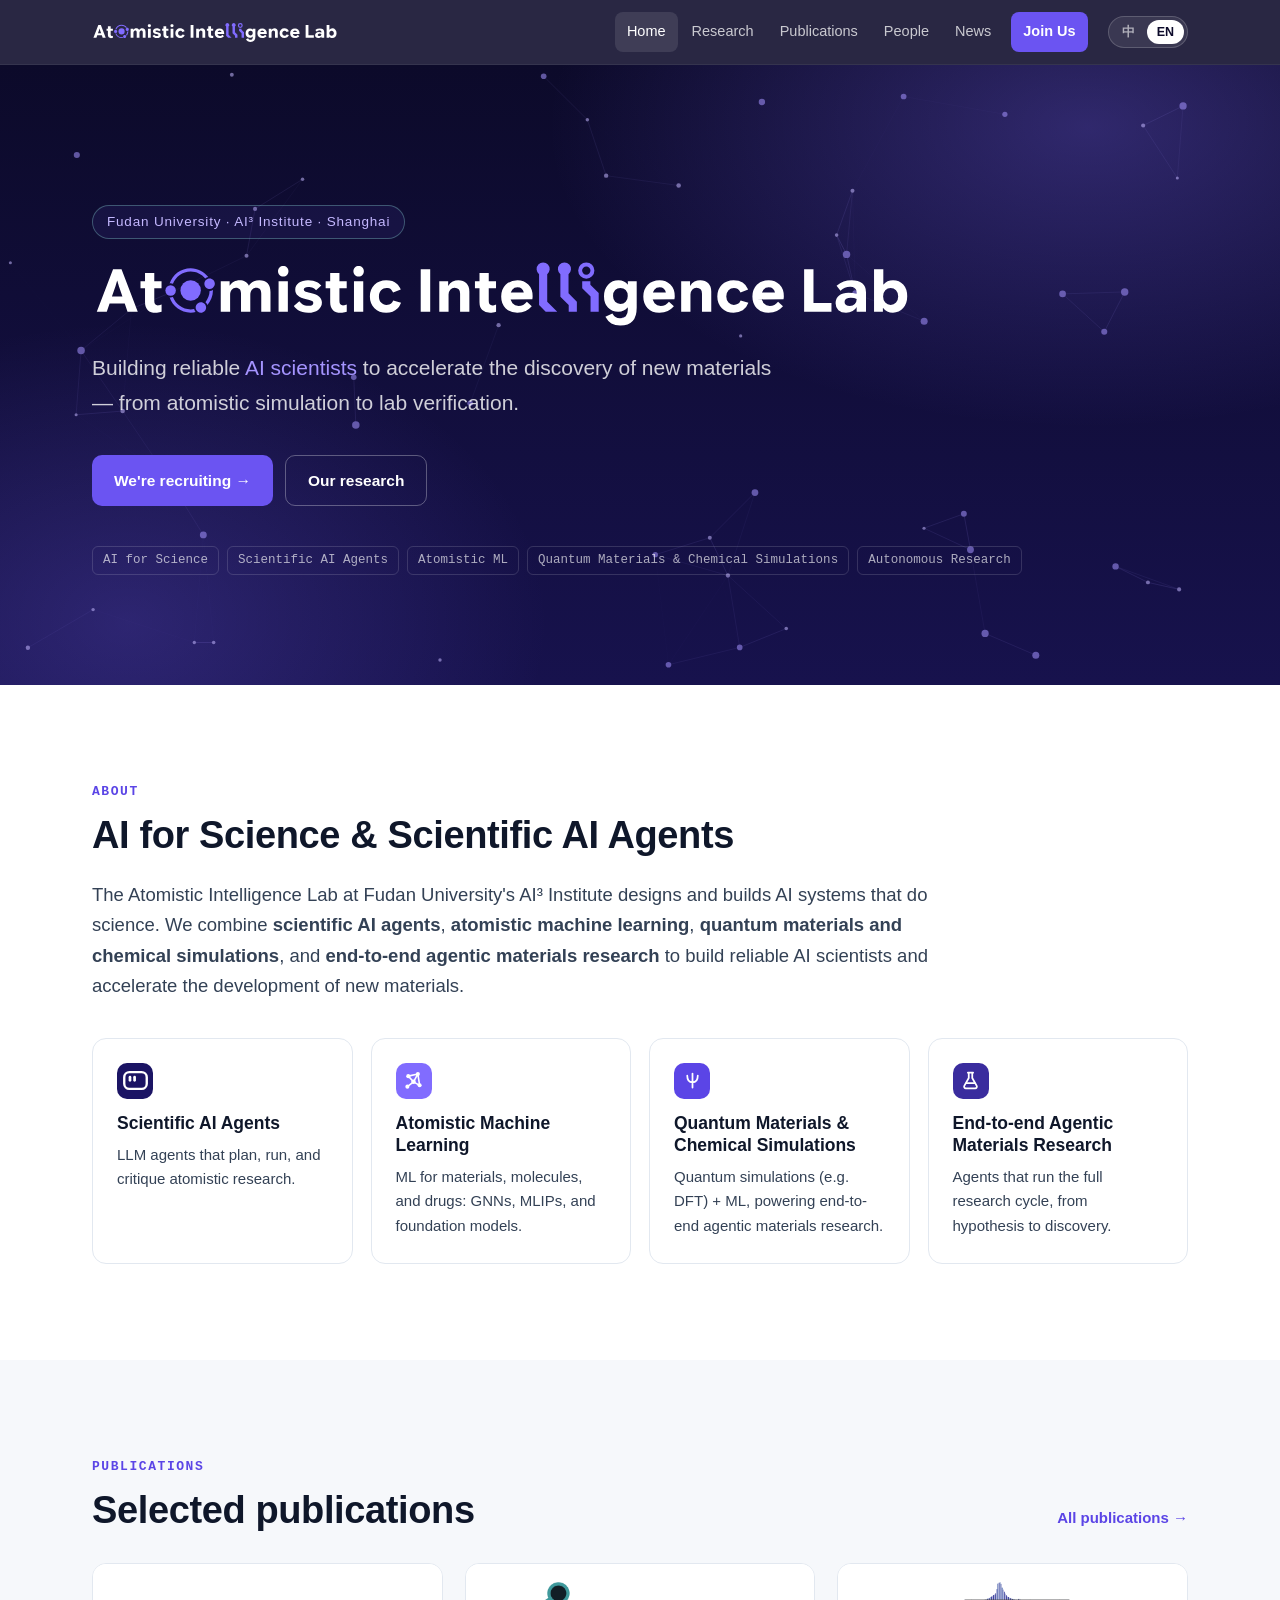
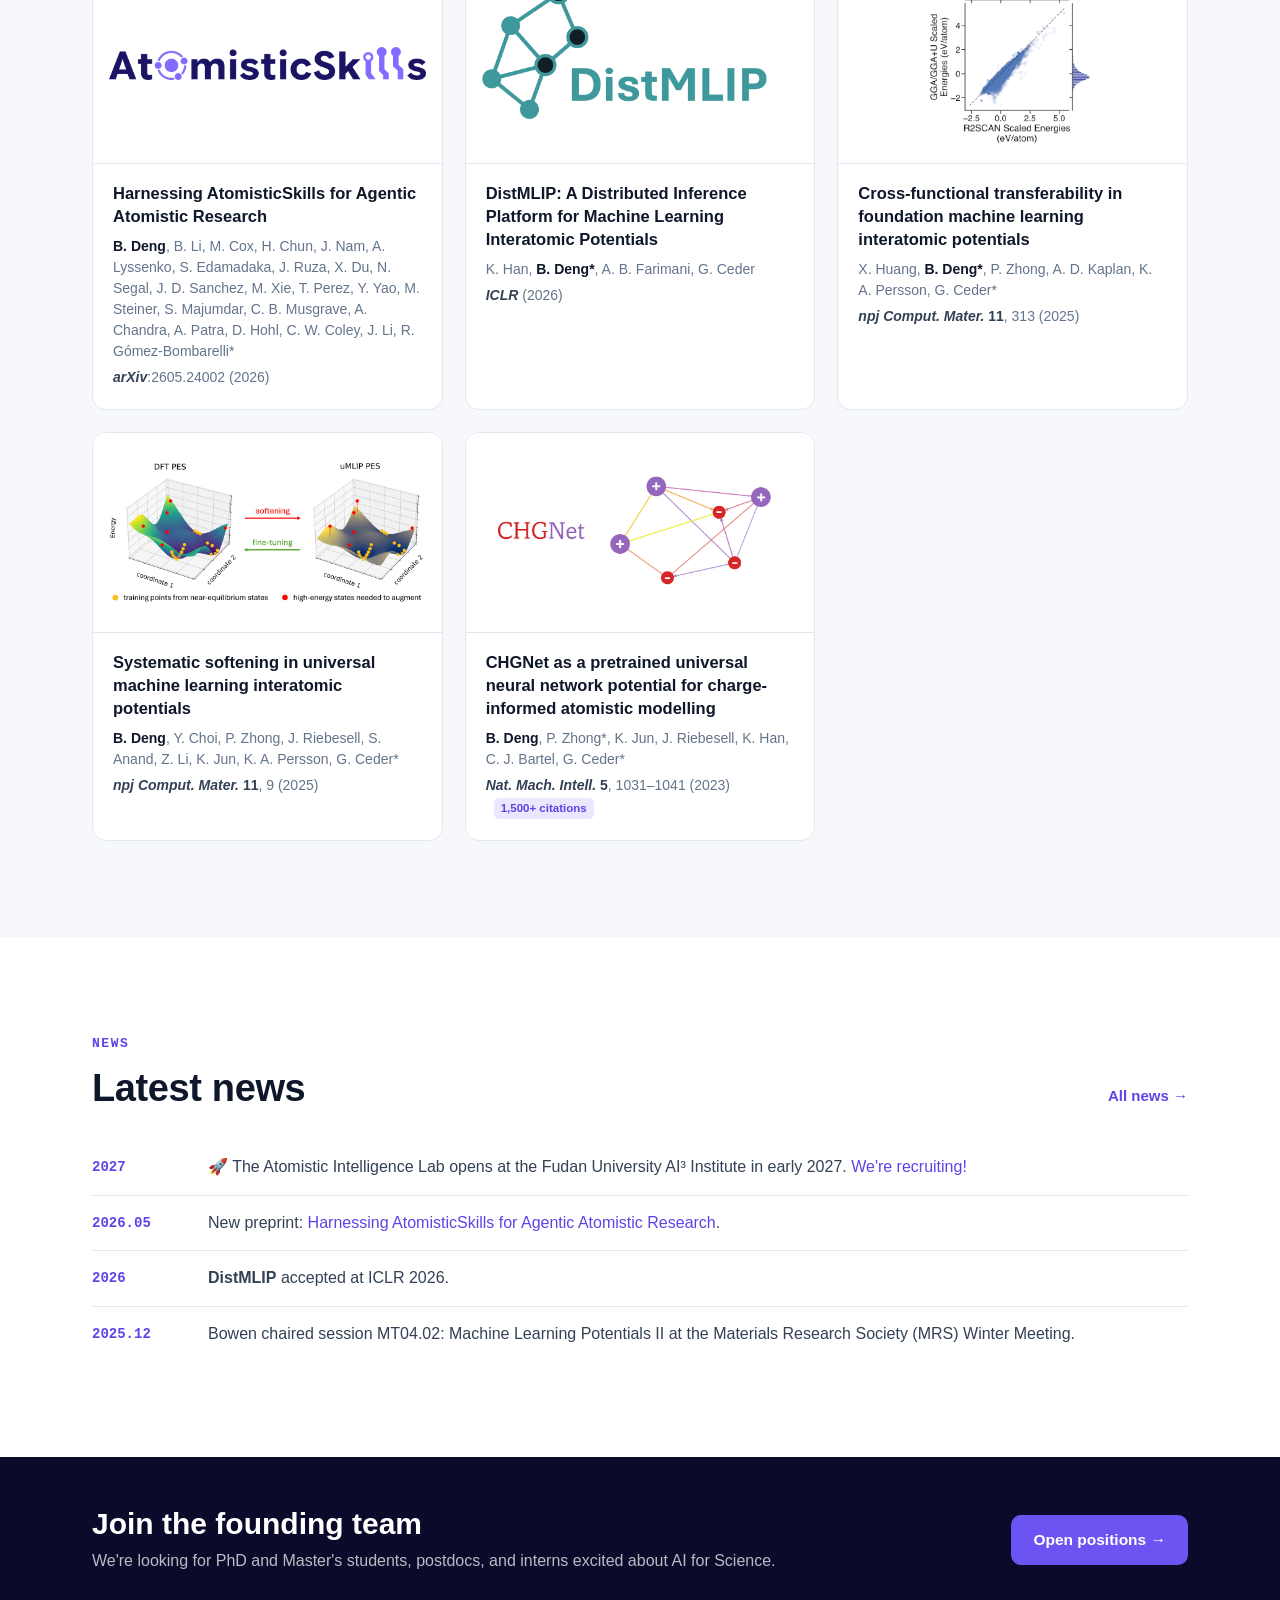
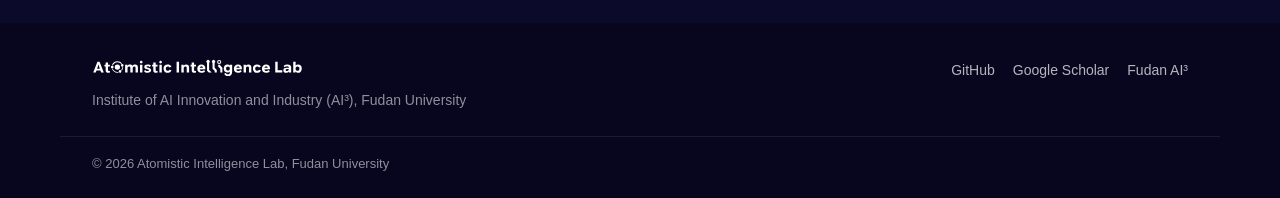
==== commit 1b905ff8: "Unify agent direction name as Scientific AI Agents (科学智能体) Co-Authored-By: Claude Opus 5.5 (1M conte" ====
--- a/index.html
+++ b/index.html
@@ -5,7 +5,7 @@
   <meta name="viewport" content="width=device-width, initial-scale=1, viewport-fit=cover">
   <title>原子智能实验室 · Atomistic Intelligence Lab</title>
   <meta name="description" content="复旦大学 AI³ 研究院原子智能实验室（邓博文课题组）：AI for Science、科学智能体、Atomistic Machine Learning（原子体系机器学习）、Quantum Materials & Chemical Simulations（量子化学计算）与 End-to-end Agentic Materials Research（端到端智能体材料研究）。Atomistic Intelligence Lab at Fudan University AI³, led by Bowen Deng.">
-  <meta name="keywords" content="原子智能实验室, Atomistic Intelligence Lab, 邓博文, Bowen Deng, 复旦, Fudan, AI3, AI for Science, Atomistic Machine Learning, 原子体系机器学习, 量子化学, MLIP, CHGNet, Agentic Science">
+  <meta name="keywords" content="原子智能实验室, Atomistic Intelligence Lab, 邓博文, Bowen Deng, 复旦, Fudan, AI3, AI for Science, Atomistic Machine Learning, 原子体系机器学习, 量子化学, MLIP, CHGNet, Scientific AI Agents, 科学智能体">
   <meta property="og:title" content="原子智能实验室 · Atomistic Intelligence Lab">
   <meta property="og:description" content="构建可靠的 AI 科学家，加速新材料研发。Building reliable AI scientists to accelerate materials discovery.">
   <meta property="og:image" content="assets/img/bowen-deng.jpg">
@@ -38,7 +38,7 @@
         <a class="btn btn--ghost" href="research.html"><span class="l-en">Our research</span><span class="l-zh">研究方向</span></a>
       </div>
       <ul class="hero__tags" aria-label="Keywords">
-        <li>AI for Science</li><li>Agentic Science</li><li>Atomistic ML</li><li>Quantum Materials &amp; Chemical Simulations</li><li>Autonomous Research</li>
+        <li>AI for Science</li><li>Scientific AI Agents</li><li>Atomistic ML</li><li>Quantum Materials &amp; Chemical Simulations</li><li>Autonomous Research</li>
       </ul>
     </div>
   </section>
@@ -48,18 +48,18 @@
     <div class="wrap">
       <p class="kicker"><span class="l-en">About</span><span class="l-zh">关于我们</span></p>
       <h2 class="section__title">
-        <span class="l-en">AI for Science &amp; Agentic Science</span>
-        <span class="l-zh">AI for Science 与 Agentic Science</span>
+        <span class="l-en">AI for Science &amp; Scientific AI Agents</span>
+        <span class="l-zh">AI for Science 与科学智能体</span>
       </h2>
       <p class="lead">
-        <span class="l-en">The Atomistic Intelligence Lab at Fudan University's AI³ Institute designs and builds AI systems that do science. We combine <strong>AI agents</strong>, <strong>atomistic machine learning</strong>, <strong>quantum materials and chemical simulations</strong>, and <strong>end-to-end agentic materials research</strong> to build reliable AI scientists and accelerate the development of new materials.</span>
-        <span class="l-zh">复旦大学 AI³ 研究院原子智能实验室（Atomistic Intelligence Lab）致力于设计和构建“AI for Science”以及“Agentic Science”。课题组围绕 <strong>AI Agent（智能体）</strong>、<strong>Atomistic Machine Learning（原子体系机器学习）</strong>、<strong>Quantum Materials &amp; Chemical Simulations（量子化学计算）</strong>与<strong>End-to-end Agentic Materials Research（端到端智能体材料研究）</strong>相结合，构建可靠的 AI 科学家，加速新材料的研发。</span>
+        <span class="l-en">The Atomistic Intelligence Lab at Fudan University's AI³ Institute designs and builds AI systems that do science. We combine <strong>scientific AI agents</strong>, <strong>atomistic machine learning</strong>, <strong>quantum materials and chemical simulations</strong>, and <strong>end-to-end agentic materials research</strong> to build reliable AI scientists and accelerate the development of new materials.</span>
+        <span class="l-zh">复旦大学 AI³ 研究院原子智能实验室（Atomistic Intelligence Lab）致力于 AI for Science 研究。课题组围绕 <strong>Scientific AI Agents（科学智能体）</strong>、<strong>Atomistic Machine Learning（原子体系机器学习）</strong>、<strong>Quantum Materials &amp; Chemical Simulations（量子化学计算）</strong>与<strong>End-to-end Agentic Materials Research（端到端智能体材料研究）</strong>相结合，构建可靠的 AI 科学家，加速新材料的研发。</span>
       </p>
 
       <div class="cards cards--compact">
         <a class="card card--link" href="research.html#agents">
           <span class="card__icon card__icon--agent" aria-hidden="true"><svg viewBox="0 0 24 24" fill="none" stroke="currentColor" stroke-width="2.1" stroke-linecap="round" stroke-linejoin="round"><rect x="2" y="4.5" width="20" height="15" rx="4.6"/><g fill="currentColor" stroke="none"><rect x="5.9" y="7.8" width="2.4" height="5.2" rx="1.2"/><rect x="10" y="7.8" width="2.4" height="5.2" rx="1.2"/></g></svg></span>
-          <h3><span class="l-en">Agentic Science</span><span class="l-zh">Agentic Science<small class="card__sub">科学智能体</small></span></h3>
+          <h3><span class="l-en">Scientific AI Agents</span><span class="l-zh">Scientific AI Agents<small class="card__sub">科学智能体</small></span></h3>
           <p><span class="l-en">LLM agents that plan, run, and critique atomistic research.</span><span class="l-zh">能够规划、执行和评估科学研究的大模型智能体。</span></p>
         </a>
         <a class="card card--link" href="research.html#atomistic-ml">
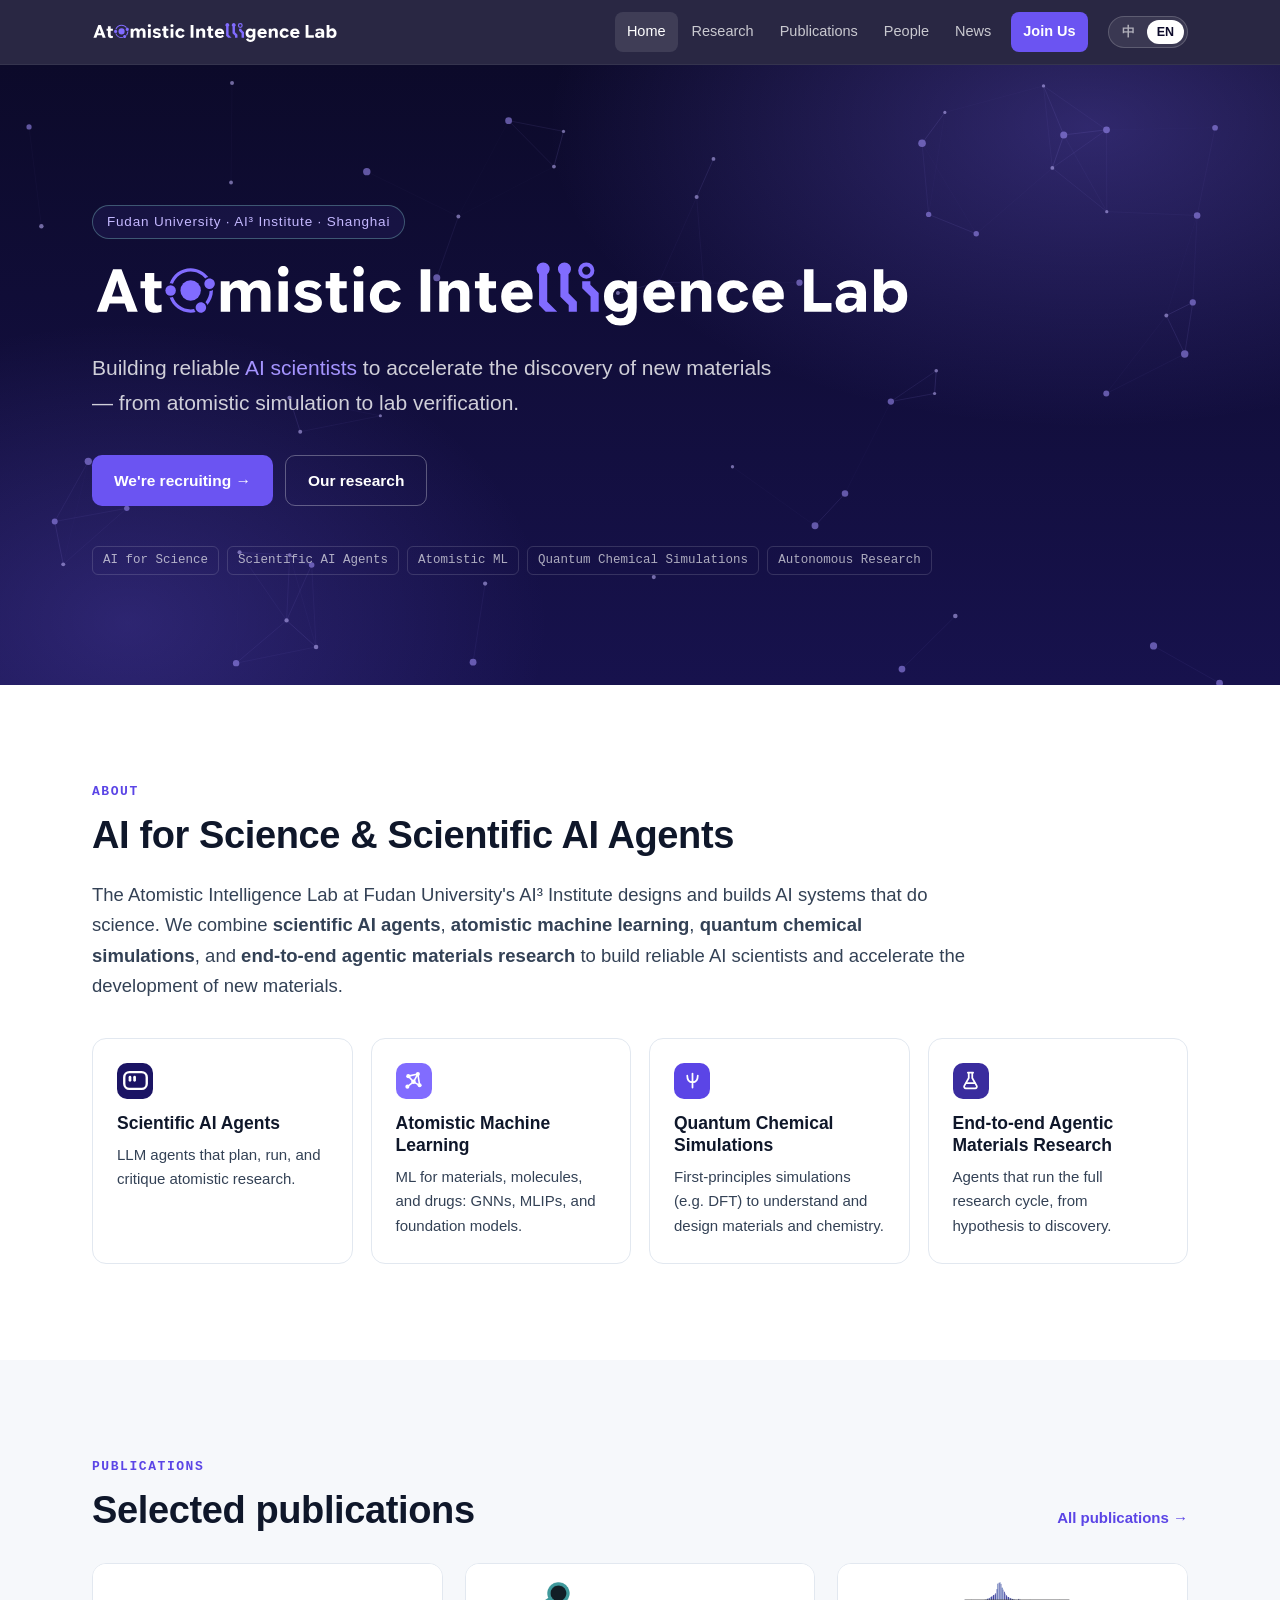
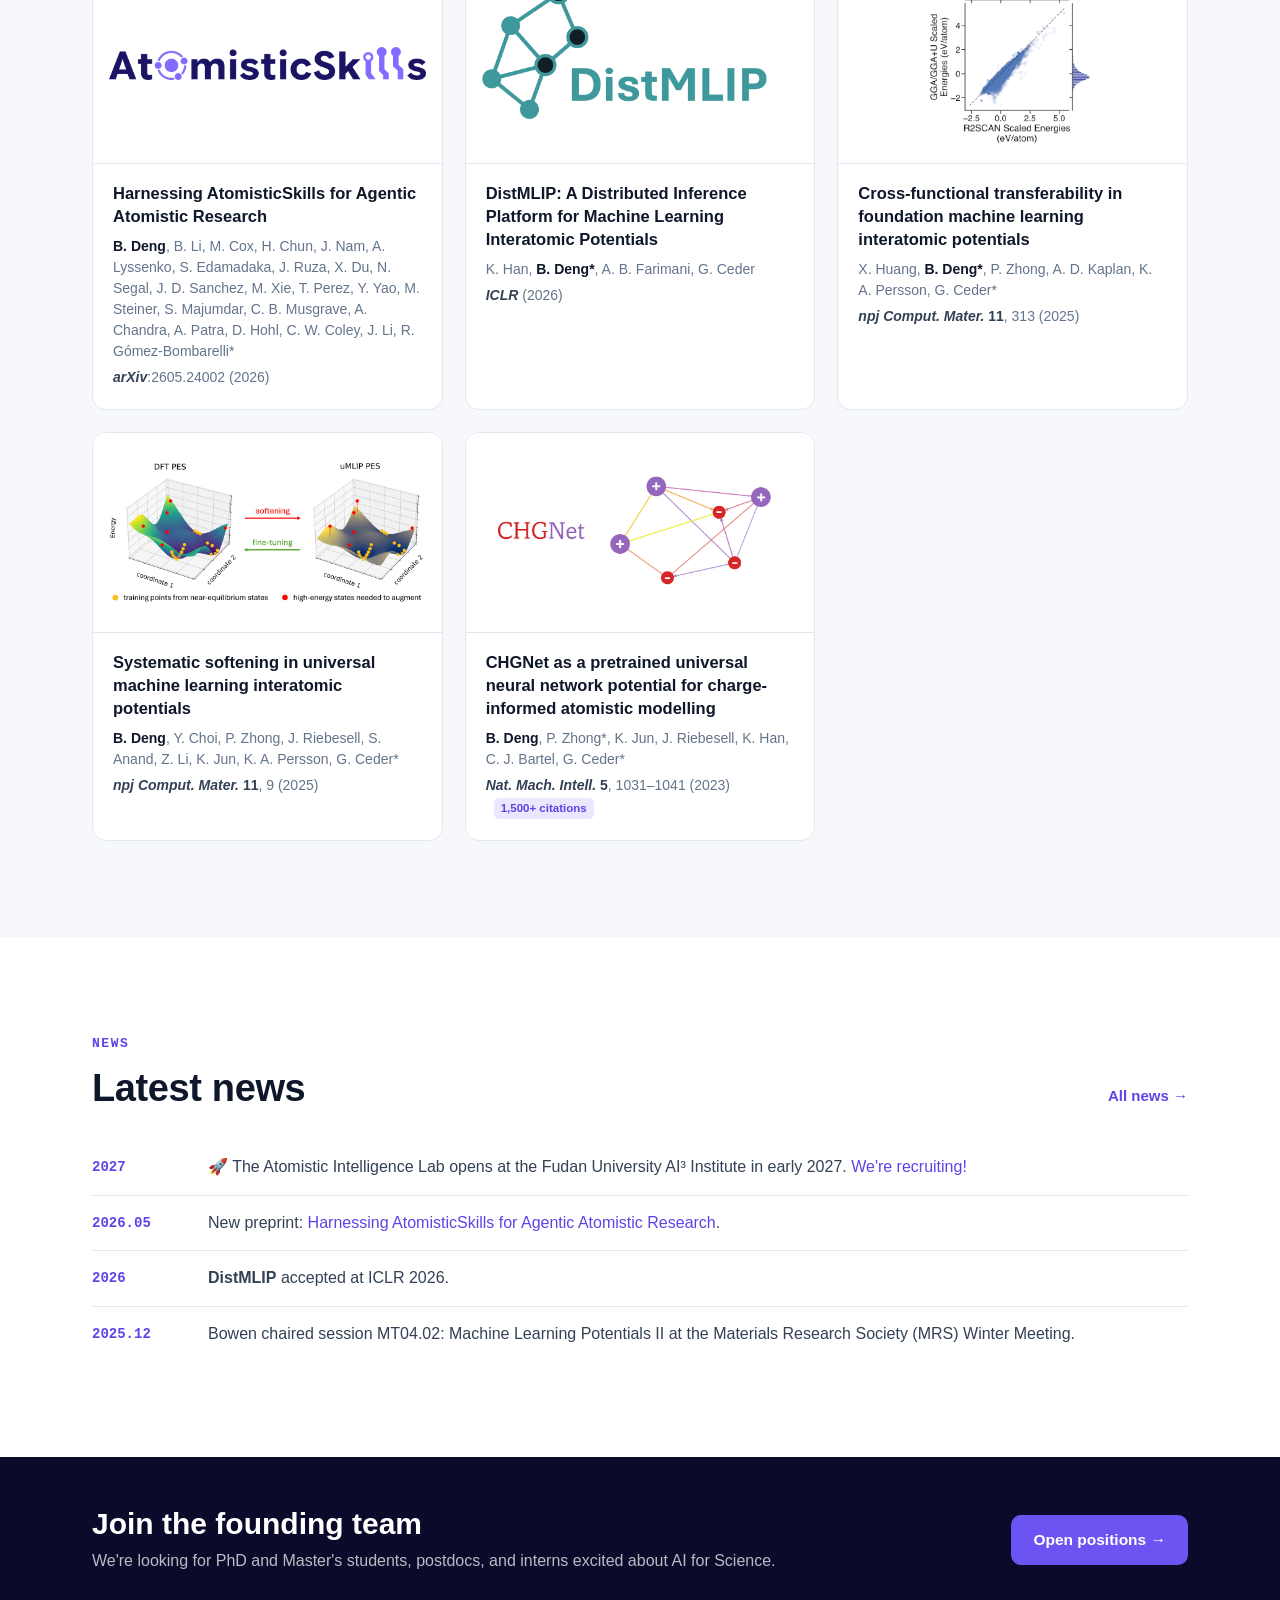
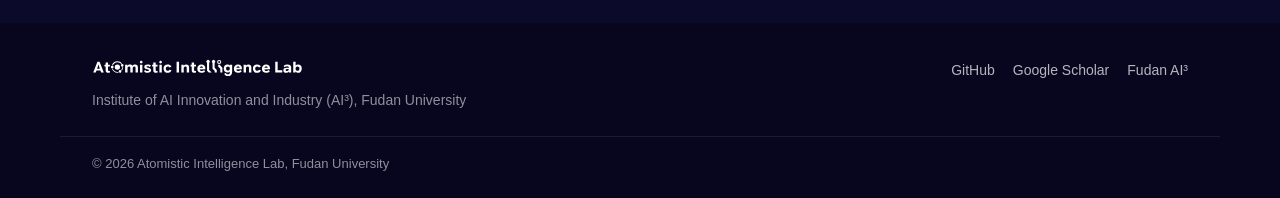
==== commit 750fced4: "Rename third direction to Quantum Chemical Simulations Co-Authored-By: Claude Opus 5.5 (1M context) " ====
--- a/index.html
+++ b/index.html
@@ -4,7 +4,7 @@
   <meta charset="utf-8">
   <meta name="viewport" content="width=device-width, initial-scale=1, viewport-fit=cover">
   <title>原子智能实验室 · Atomistic Intelligence Lab</title>
-  <meta name="description" content="复旦大学 AI³ 研究院原子智能实验室（邓博文课题组）：AI for Science、科学智能体、Atomistic Machine Learning（原子体系机器学习）、Quantum Materials & Chemical Simulations（量子化学计算）与 End-to-end Agentic Materials Research（端到端智能体材料研究）。Atomistic Intelligence Lab at Fudan University AI³, led by Bowen Deng.">
+  <meta name="description" content="复旦大学 AI³ 研究院原子智能实验室（邓博文课题组）：AI for Science、科学智能体、Atomistic Machine Learning（原子体系机器学习）、Quantum Chemical Simulations（量子化学计算）与 End-to-end Agentic Materials Research（端到端智能体材料研究）。Atomistic Intelligence Lab at Fudan University AI³, led by Bowen Deng.">
   <meta name="keywords" content="原子智能实验室, Atomistic Intelligence Lab, 邓博文, Bowen Deng, 复旦, Fudan, AI3, AI for Science, Atomistic Machine Learning, 原子体系机器学习, 量子化学, MLIP, CHGNet, Scientific AI Agents, 科学智能体">
   <meta property="og:title" content="原子智能实验室 · Atomistic Intelligence Lab">
   <meta property="og:description" content="构建可靠的 AI 科学家，加速新材料研发。Building reliable AI scientists to accelerate materials discovery.">
@@ -38,7 +38,7 @@
         <a class="btn btn--ghost" href="research.html"><span class="l-en">Our research</span><span class="l-zh">研究方向</span></a>
       </div>
       <ul class="hero__tags" aria-label="Keywords">
-        <li>AI for Science</li><li>Scientific AI Agents</li><li>Atomistic ML</li><li>Quantum Materials &amp; Chemical Simulations</li><li>Autonomous Research</li>
+        <li>AI for Science</li><li>Scientific AI Agents</li><li>Atomistic ML</li><li>Quantum Chemical Simulations</li><li>Autonomous Research</li>
       </ul>
     </div>
   </section>
@@ -52,8 +52,8 @@
         <span class="l-zh">AI for Science 与科学智能体</span>
       </h2>
       <p class="lead">
-        <span class="l-en">The Atomistic Intelligence Lab at Fudan University's AI³ Institute designs and builds AI systems that do science. We combine <strong>scientific AI agents</strong>, <strong>atomistic machine learning</strong>, <strong>quantum materials and chemical simulations</strong>, and <strong>end-to-end agentic materials research</strong> to build reliable AI scientists and accelerate the development of new materials.</span>
-        <span class="l-zh">复旦大学 AI³ 研究院原子智能实验室（Atomistic Intelligence Lab）致力于 AI for Science 研究。课题组围绕 <strong>Scientific AI Agents（科学智能体）</strong>、<strong>Atomistic Machine Learning（原子体系机器学习）</strong>、<strong>Quantum Materials &amp; Chemical Simulations（量子化学计算）</strong>与<strong>End-to-end Agentic Materials Research（端到端智能体材料研究）</strong>相结合，构建可靠的 AI 科学家，加速新材料的研发。</span>
+        <span class="l-en">The Atomistic Intelligence Lab at Fudan University's AI³ Institute designs and builds AI systems that do science. We combine <strong>scientific AI agents</strong>, <strong>atomistic machine learning</strong>, <strong>quantum chemical simulations</strong>, and <strong>end-to-end agentic materials research</strong> to build reliable AI scientists and accelerate the development of new materials.</span>
+        <span class="l-zh">复旦大学 AI³ 研究院原子智能实验室（Atomistic Intelligence Lab）致力于 AI for Science 研究。课题组围绕 <strong>Scientific AI Agents（科学智能体）</strong>、<strong>Atomistic Machine Learning（原子体系机器学习）</strong>、<strong>Quantum Chemical Simulations（量子化学计算）</strong>与<strong>End-to-end Agentic Materials Research（端到端智能体材料研究）</strong>相结合，构建可靠的 AI 科学家，加速新材料的研发。</span>
       </p>
 
       <div class="cards cards--compact">
@@ -69,8 +69,8 @@
         </a>
         <a class="card card--link" href="research.html#quantum-chem">
           <span class="card__icon card__icon--dft" aria-hidden="true"><svg viewBox="0 0 24 24" fill="none" stroke="currentColor" stroke-width="2" stroke-linecap="round" stroke-linejoin="round"><path d="M12 4v16M6 6.5c0 5 2.5 7.5 6 7.5s6-2.5 6-7.5"/></svg></span>
-          <h3><span class="l-en">Quantum Materials &amp; Chemical Simulations</span><span class="l-zh">Quantum Materials &amp; Chemical Simulations<small class="card__sub">面向端到端智能体材料研究的量子化学计算</small></span></h3>
-          <p><span class="l-en">Quantum simulations (e.g. DFT) + ML, powering end-to-end agentic materials research.</span><span class="l-zh">量子化学计算（如 DFT）结合机器学习，支撑端到端智能体材料研究。</span></p>
+          <h3><span class="l-en">Quantum Chemical Simulations</span><span class="l-zh">Quantum Chemical Simulations<small class="card__sub">量子化学计算</small></span></h3>
+          <p><span class="l-en">First-principles simulations (e.g. DFT) to understand and design materials and chemistry.</span><span class="l-zh">以 DFT 为代表的第一性原理计算，从电子与原子层面理解并设计材料与化学体系。</span></p>
         </a>
         <a class="card card--link" href="research.html#autonomous">
           <span class="card__icon card__icon--lab" aria-hidden="true"><svg viewBox="0 0 24 24" fill="none" stroke="currentColor" stroke-width="2" stroke-linecap="round" stroke-linejoin="round"><path d="M9 3h6M10 3v6.2L4.9 18.1A2 2 0 0 0 6.6 21h10.8a2 2 0 0 0 1.7-2.9L14 9.2V3"/><path d="M7.3 15h9.4"/></svg></span>
